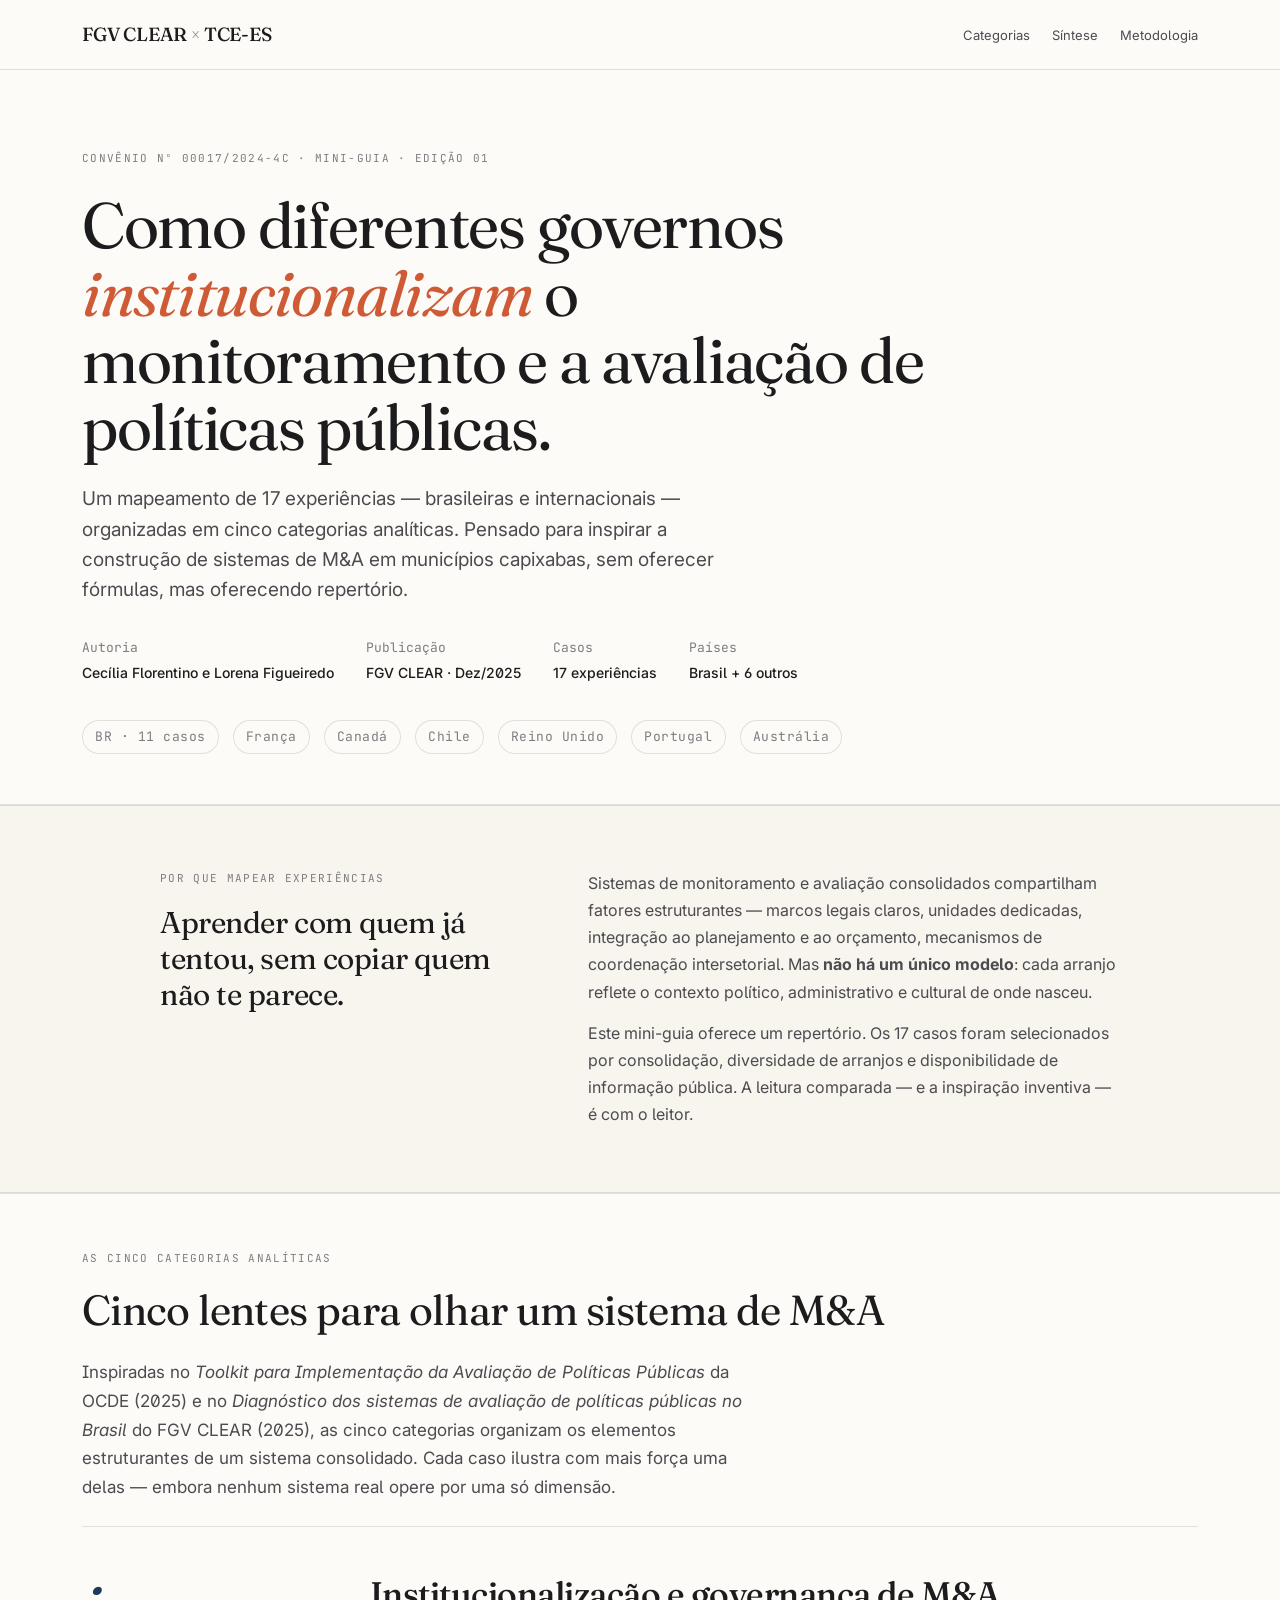
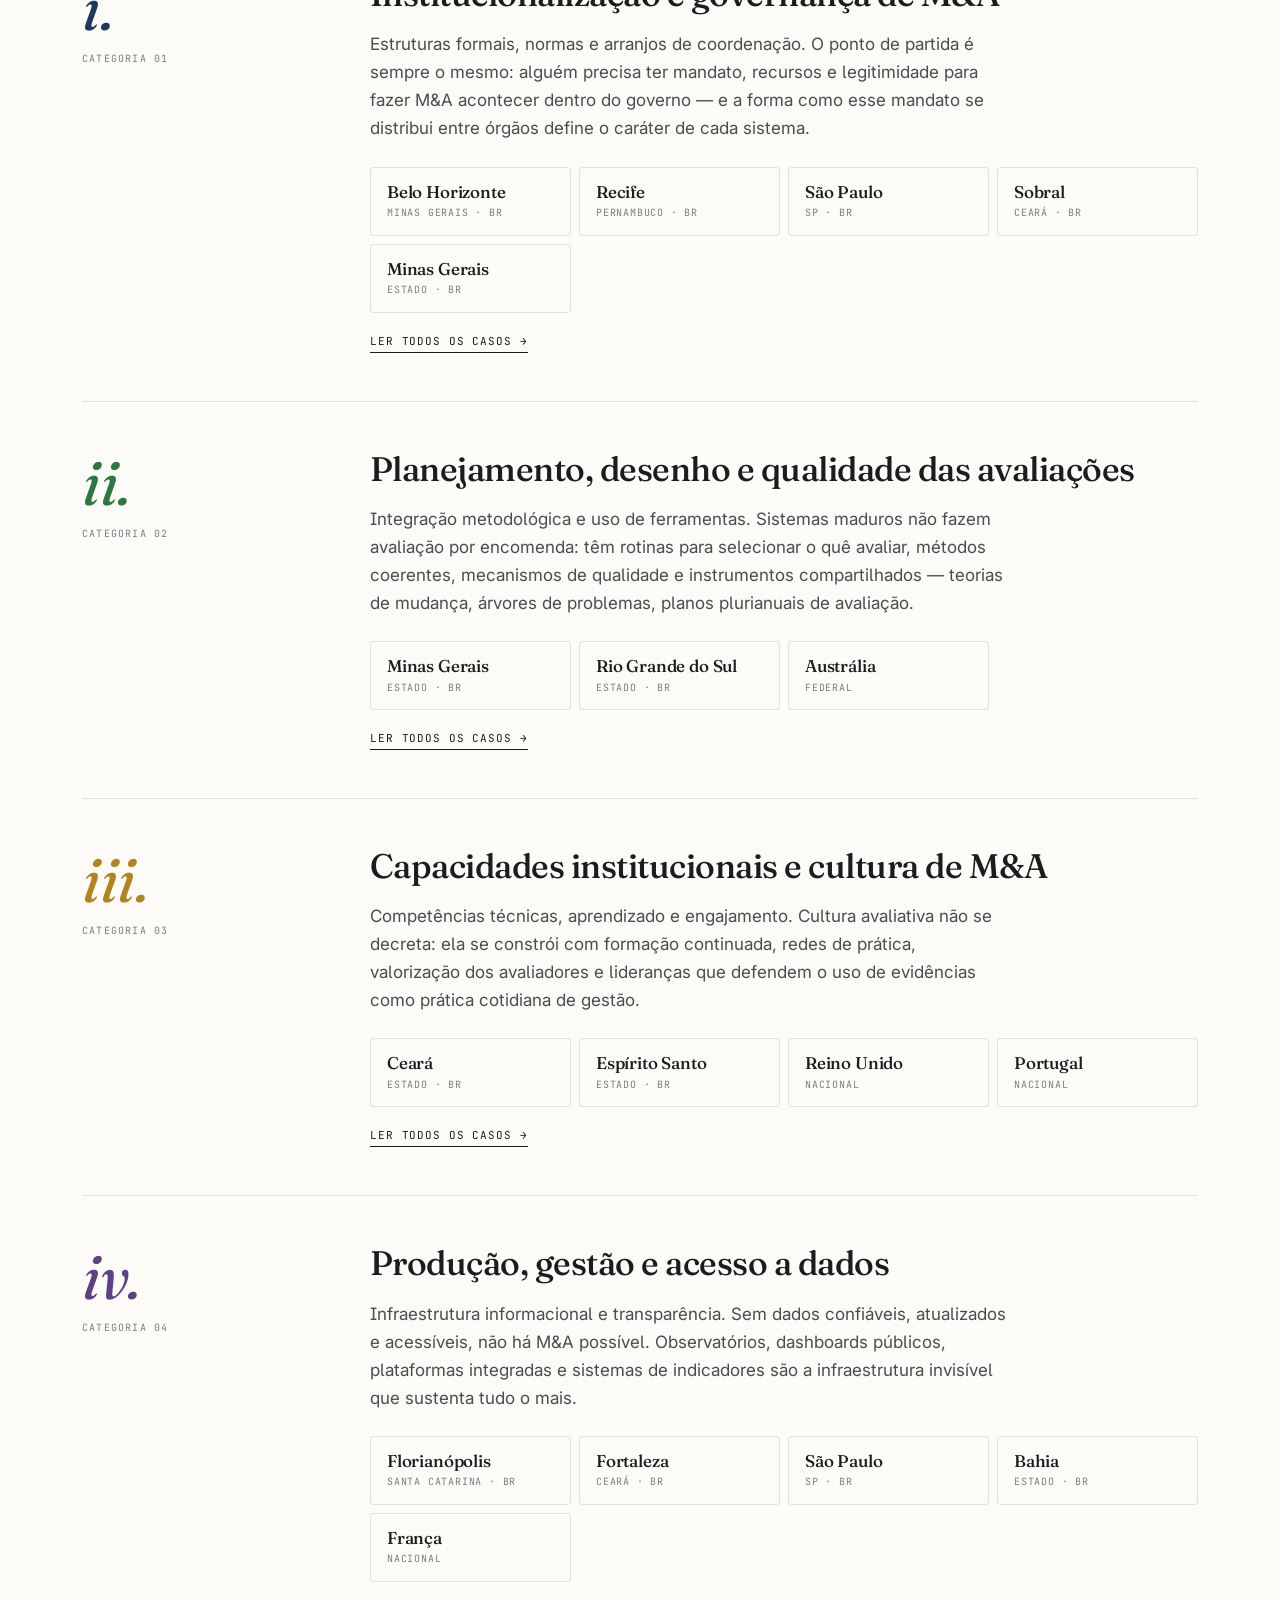
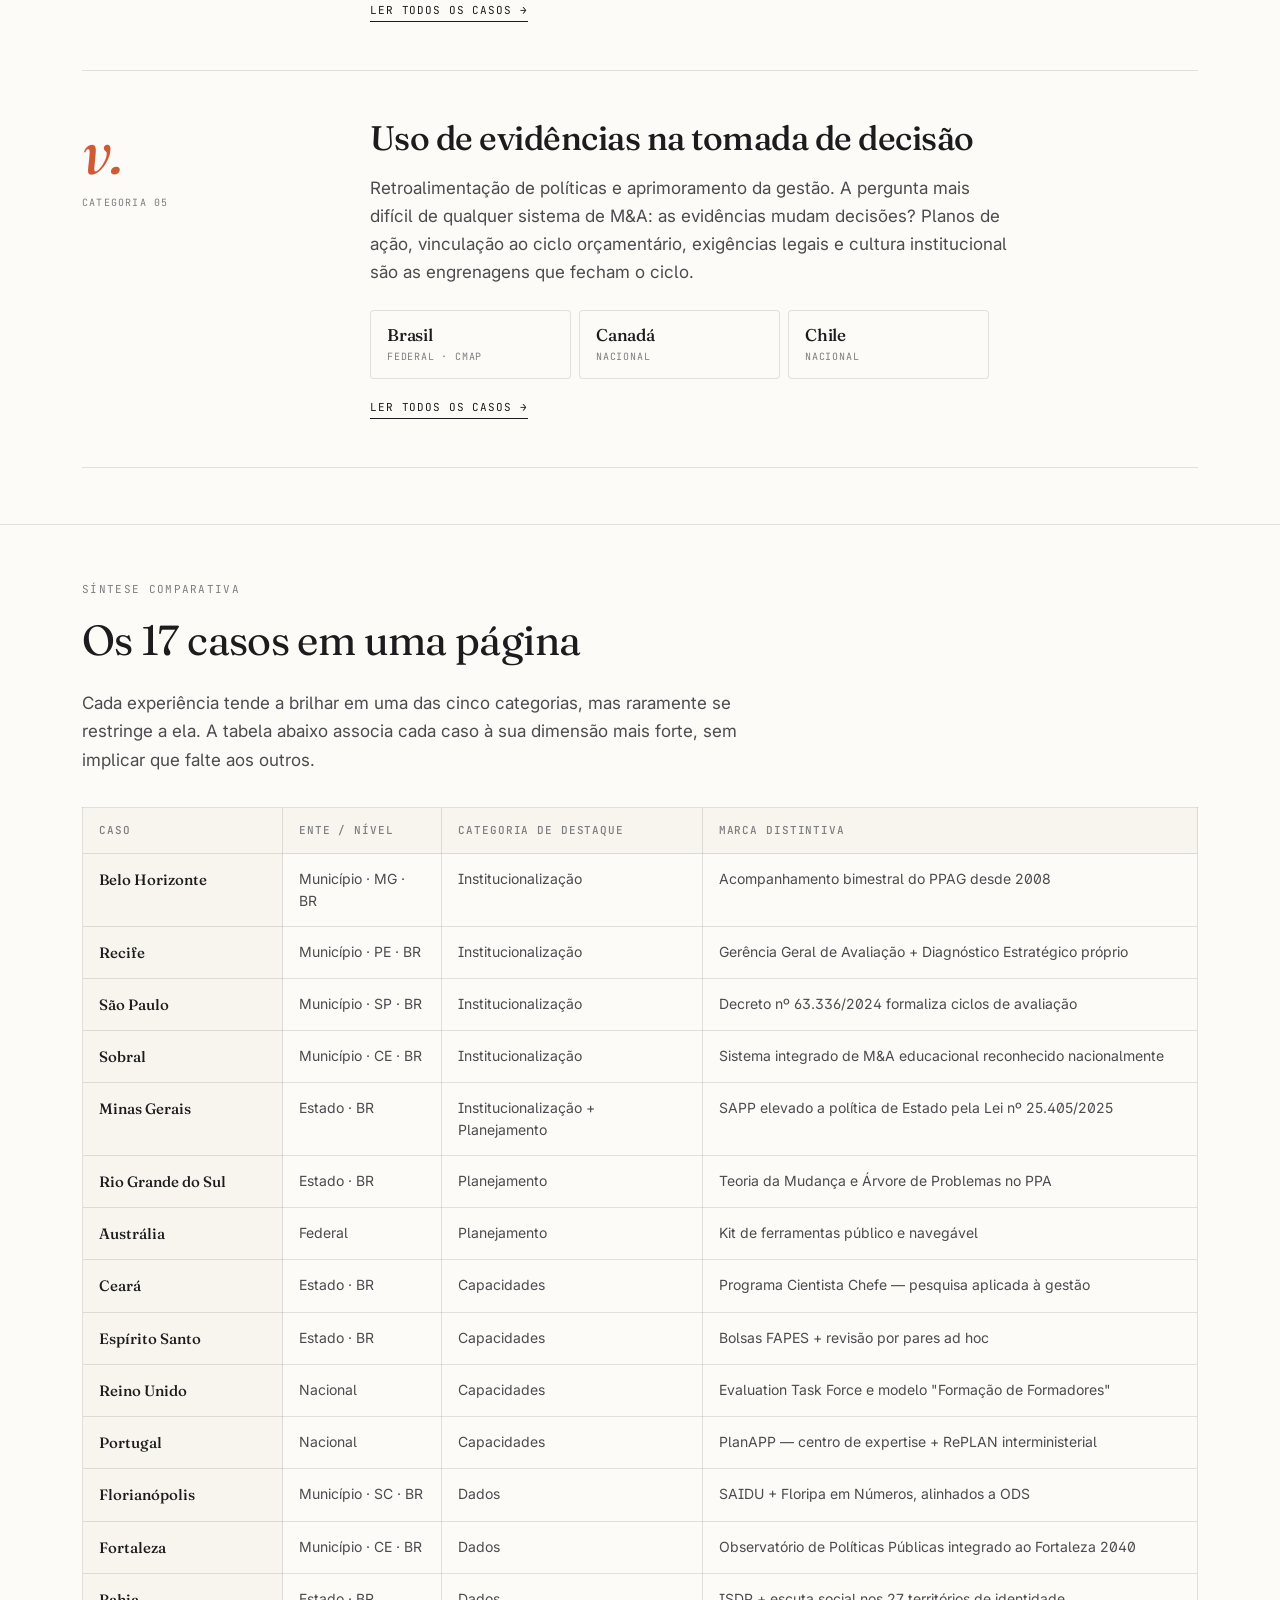
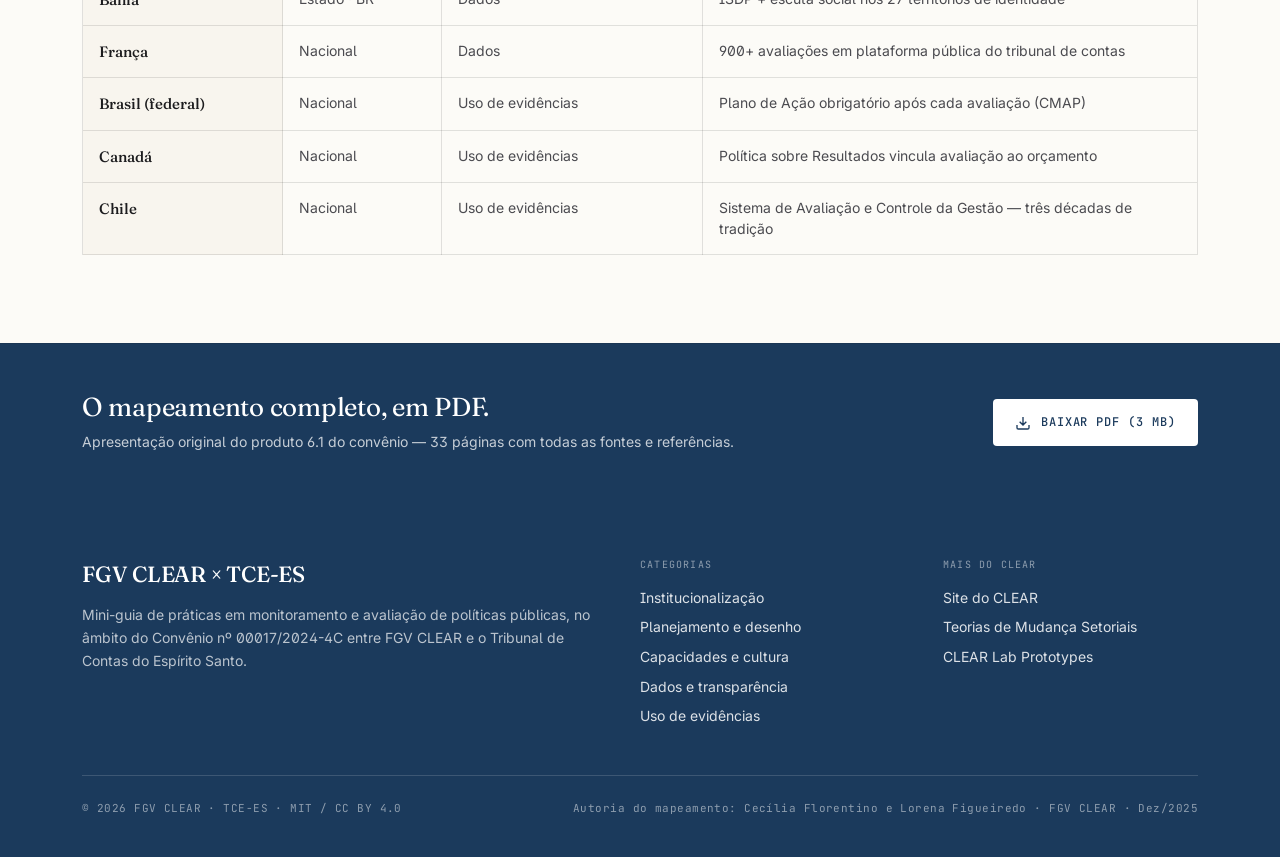
==== index.html @ c59249d1 "v0.1 — mini-guia de práticas em M&A" ====
<!DOCTYPE html>
<html lang="pt-BR">
<head>
  <meta charset="UTF-8" />
  <meta name="viewport" content="width=device-width, initial-scale=1.0" />
  <title>Mini-guia de práticas em M&amp;A — Mapeamento de experiências · FGV CLEAR × TCE-ES</title>
  <meta name="description" content="Versão navegável do mapeamento de experiências nacionais e internacionais em monitoramento e avaliação de políticas públicas. 17 casos organizados em cinco categorias analíticas." />
  <link rel="preconnect" href="https://fonts.googleapis.com" />
  <link rel="preconnect" href="https://fonts.gstatic.com" crossorigin />
  <link href="https://fonts.googleapis.com/css2?family=Fraunces:ital,opsz,wght@0,9..144,300..700;1,9..144,300..700&family=Inter:wght@400;500;600&family=JetBrains+Mono:wght@400;500&display=swap" rel="stylesheet" />
  <link rel="stylesheet" href="assets/css/style.css" />
</head>
<body>
  <header class="site-header">
    <div class="wrap site-header-inner">
      <div class="site-brand">
        <a href="./">FGV CLEAR <span class="pipe">×</span> TCE-ES</a>
      </div>
      <nav class="site-nav">
        <a href="#categorias">Categorias</a>
        <a href="#tabela">Síntese</a>
        <a href="sobre/">Metodologia</a>
      </nav>
    </div>
  </header>

  <section class="hero">
    <div class="wrap">
      <div class="hero-vol">Convênio nº 00017/2024-4C · Mini-guia · Edição 01</div>
      <h1>Como diferentes governos <em>institucionalizam</em> o monitoramento e a avaliação de políticas públicas.</h1>
      <p class="hero-lede">Um mapeamento de 17 experiências — brasileiras e internacionais — organizadas em cinco categorias analíticas. Pensado para inspirar a construção de sistemas de M&amp;A em municípios capixabas, sem oferecer fórmulas, mas oferecendo repertório.</p>
      <div class="hero-meta">
        <span>Autoria<strong>Cecília Florentino e Lorena Figueiredo</strong></span>
        <span>Publicação<strong>FGV CLEAR · Dez/2025</strong></span>
        <span>Casos<strong>17 experiências</strong></span>
        <span>Países<strong>Brasil + 6 outros</strong></span>
      </div>

      <div class="world-summary">
        <span class="world-flag">BR · 11 casos</span>
        <span class="world-flag">França</span>
        <span class="world-flag">Canadá</span>
        <span class="world-flag">Chile</span>
        <span class="world-flag">Reino Unido</span>
        <span class="world-flag">Portugal</span>
        <span class="world-flag">Austrália</span>
      </div>
    </div>
  </section>

  <section class="manifesto">
    <div class="wrap">
      <div class="manifesto-grid">
        <div>
          <div class="section-label">Por que mapear experiências</div>
          <h2>Aprender com quem já tentou, sem copiar quem não te parece.</h2>
        </div>
        <div>
          <p>Sistemas de monitoramento e avaliação consolidados compartilham fatores estruturantes — marcos legais claros, unidades dedicadas, integração ao planejamento e ao orçamento, mecanismos de coordenação intersetorial. Mas <strong>não há um único modelo</strong>: cada arranjo reflete o contexto político, administrativo e cultural de onde nasceu.</p>
          <p>Este mini-guia oferece um repertório. Os 17 casos foram selecionados por consolidação, diversidade de arranjos e disponibilidade de informação pública. A leitura comparada — e a inspiração inventiva — é com o leitor.</p>
        </div>
      </div>
    </div>
  </section>

  <section id="categorias">
    <div class="wrap">
      <div class="section-label">As cinco categorias analíticas</div>
      <h2 class="section-title">Cinco lentes para olhar um sistema de M&amp;A</h2>
      <div class="prose">
        <p>Inspiradas no <em>Toolkit para Implementação da Avaliação de Políticas Públicas</em> da OCDE (2025) e no <em>Diagnóstico dos sistemas de avaliação de políticas públicas no Brasil</em> do FGV CLEAR (2025), as cinco categorias organizam os elementos estruturantes de um sistema consolidado. Cada caso ilustra com mais força uma delas — embora nenhum sistema real opere por uma só dimensão.</p>
      </div>

      <div class="categories">

        <article class="category">
          <div class="category-marker">
            <div class="category-num cat-1">i.</div>
            <div class="category-tag">Categoria 01</div>
          </div>
          <div class="category-body">
            <h2>Institucionalização e governança de M&amp;A</h2>
            <p class="category-lede">Estruturas formais, normas e arranjos de coordenação. O ponto de partida é sempre o mesmo: alguém precisa ter mandato, recursos e legitimidade para fazer M&amp;A acontecer dentro do governo — e a forma como esse mandato se distribui entre órgãos define o caráter de cada sistema.</p>
            <div class="cases-list">
              <a class="case-mini" href="institucionalizacao/#belo-horizonte"><span class="case-mini-place">Belo Horizonte</span><span class="case-mini-region">Minas Gerais · BR</span></a>
              <a class="case-mini" href="institucionalizacao/#recife"><span class="case-mini-place">Recife</span><span class="case-mini-region">Pernambuco · BR</span></a>
              <a class="case-mini" href="institucionalizacao/#sao-paulo"><span class="case-mini-place">São Paulo</span><span class="case-mini-region">SP · BR</span></a>
              <a class="case-mini" href="institucionalizacao/#sobral"><span class="case-mini-place">Sobral</span><span class="case-mini-region">Ceará · BR</span></a>
              <a class="case-mini" href="institucionalizacao/#minas-gerais"><span class="case-mini-place">Minas Gerais</span><span class="case-mini-region">Estado · BR</span></a>
            </div>
            <a href="institucionalizacao/" class="category-cta">Ler todos os casos →</a>
          </div>
        </article>

        <article class="category">
          <div class="category-marker">
            <div class="category-num cat-2">ii.</div>
            <div class="category-tag">Categoria 02</div>
          </div>
          <div class="category-body">
            <h2>Planejamento, desenho e qualidade das avaliações</h2>
            <p class="category-lede">Integração metodológica e uso de ferramentas. Sistemas maduros não fazem avaliação por encomenda: têm rotinas para selecionar o quê avaliar, métodos coerentes, mecanismos de qualidade e instrumentos compartilhados — teorias de mudança, árvores de problemas, planos plurianuais de avaliação.</p>
            <div class="cases-list">
              <a class="case-mini" href="planejamento/#minas-gerais"><span class="case-mini-place">Minas Gerais</span><span class="case-mini-region">Estado · BR</span></a>
              <a class="case-mini" href="planejamento/#rio-grande-do-sul"><span class="case-mini-place">Rio Grande do Sul</span><span class="case-mini-region">Estado · BR</span></a>
              <a class="case-mini" href="planejamento/#australia"><span class="case-mini-place">Austrália</span><span class="case-mini-region">Federal</span></a>
            </div>
            <a href="planejamento/" class="category-cta">Ler todos os casos →</a>
          </div>
        </article>

        <article class="category">
          <div class="category-marker">
            <div class="category-num cat-3">iii.</div>
            <div class="category-tag">Categoria 03</div>
          </div>
          <div class="category-body">
            <h2>Capacidades institucionais e cultura de M&amp;A</h2>
            <p class="category-lede">Competências técnicas, aprendizado e engajamento. Cultura avaliativa não se decreta: ela se constrói com formação continuada, redes de prática, valorização dos avaliadores e lideranças que defendem o uso de evidências como prática cotidiana de gestão.</p>
            <div class="cases-list">
              <a class="case-mini" href="capacidades/#ceara"><span class="case-mini-place">Ceará</span><span class="case-mini-region">Estado · BR</span></a>
              <a class="case-mini" href="capacidades/#espirito-santo"><span class="case-mini-place">Espírito Santo</span><span class="case-mini-region">Estado · BR</span></a>
              <a class="case-mini" href="capacidades/#reino-unido"><span class="case-mini-place">Reino Unido</span><span class="case-mini-region">Nacional</span></a>
              <a class="case-mini" href="capacidades/#portugal"><span class="case-mini-place">Portugal</span><span class="case-mini-region">Nacional</span></a>
            </div>
            <a href="capacidades/" class="category-cta">Ler todos os casos →</a>
          </div>
        </article>

        <article class="category">
          <div class="category-marker">
            <div class="category-num cat-4">iv.</div>
            <div class="category-tag">Categoria 04</div>
          </div>
          <div class="category-body">
            <h2>Produção, gestão e acesso a dados</h2>
            <p class="category-lede">Infraestrutura informacional e transparência. Sem dados confiáveis, atualizados e acessíveis, não há M&amp;A possível. Observatórios, dashboards públicos, plataformas integradas e sistemas de indicadores são a infraestrutura invisível que sustenta tudo o mais.</p>
            <div class="cases-list">
              <a class="case-mini" href="dados/#florianopolis"><span class="case-mini-place">Florianópolis</span><span class="case-mini-region">Santa Catarina · BR</span></a>
              <a class="case-mini" href="dados/#fortaleza"><span class="case-mini-place">Fortaleza</span><span class="case-mini-region">Ceará · BR</span></a>
              <a class="case-mini" href="dados/#sao-paulo"><span class="case-mini-place">São Paulo</span><span class="case-mini-region">SP · BR</span></a>
              <a class="case-mini" href="dados/#bahia"><span class="case-mini-place">Bahia</span><span class="case-mini-region">Estado · BR</span></a>
              <a class="case-mini" href="dados/#franca"><span class="case-mini-place">França</span><span class="case-mini-region">Nacional</span></a>
            </div>
            <a href="dados/" class="category-cta">Ler todos os casos →</a>
          </div>
        </article>

        <article class="category">
          <div class="category-marker">
            <div class="category-num cat-5">v.</div>
            <div class="category-tag">Categoria 05</div>
          </div>
          <div class="category-body">
            <h2>Uso de evidências na tomada de decisão</h2>
            <p class="category-lede">Retroalimentação de políticas e aprimoramento da gestão. A pergunta mais difícil de qualquer sistema de M&amp;A: as evidências mudam decisões? Planos de ação, vinculação ao ciclo orçamentário, exigências legais e cultura institucional são as engrenagens que fecham o ciclo.</p>
            <div class="cases-list">
              <a class="case-mini" href="uso/#brasil"><span class="case-mini-place">Brasil</span><span class="case-mini-region">Federal · CMAP</span></a>
              <a class="case-mini" href="uso/#canada"><span class="case-mini-place">Canadá</span><span class="case-mini-region">Nacional</span></a>
              <a class="case-mini" href="uso/#chile"><span class="case-mini-place">Chile</span><span class="case-mini-region">Nacional</span></a>
            </div>
            <a href="uso/" class="category-cta">Ler todos os casos →</a>
          </div>
        </article>

      </div>
    </div>
  </section>

  <section id="tabela">
    <div class="wrap">
      <div class="section-label">Síntese comparativa</div>
      <h2 class="section-title">Os 17 casos em uma página</h2>
      <div class="prose">
        <p>Cada experiência tende a brilhar em uma das cinco categorias, mas raramente se restringe a ela. A tabela abaixo associa cada caso à sua dimensão mais forte, sem implicar que falte aos outros.</p>
      </div>

      <div class="comparison-wrap">
        <table class="comparison">
          <thead>
            <tr>
              <th>Caso</th>
              <th>Ente / Nível</th>
              <th>Categoria de destaque</th>
              <th>Marca distintiva</th>
            </tr>
          </thead>
          <tbody>
            <tr><th>Belo Horizonte</th><td>Município · MG · BR</td><td>Institucionalização</td><td>Acompanhamento bimestral do PPAG desde 2008</td></tr>
            <tr><th>Recife</th><td>Município · PE · BR</td><td>Institucionalização</td><td>Gerência Geral de Avaliação + Diagnóstico Estratégico próprio</td></tr>
            <tr><th>São Paulo</th><td>Município · SP · BR</td><td>Institucionalização</td><td>Decreto nº 63.336/2024 formaliza ciclos de avaliação</td></tr>
            <tr><th>Sobral</th><td>Município · CE · BR</td><td>Institucionalização</td><td>Sistema integrado de M&amp;A educacional reconhecido nacionalmente</td></tr>
            <tr><th>Minas Gerais</th><td>Estado · BR</td><td>Institucionalização + Planejamento</td><td>SAPP elevado a política de Estado pela Lei nº 25.405/2025</td></tr>
            <tr><th>Rio Grande do Sul</th><td>Estado · BR</td><td>Planejamento</td><td>Teoria da Mudança e Árvore de Problemas no PPA</td></tr>
            <tr><th>Austrália</th><td>Federal</td><td>Planejamento</td><td>Kit de ferramentas público e navegável</td></tr>
            <tr><th>Ceará</th><td>Estado · BR</td><td>Capacidades</td><td>Programa Cientista Chefe — pesquisa aplicada à gestão</td></tr>
            <tr><th>Espírito Santo</th><td>Estado · BR</td><td>Capacidades</td><td>Bolsas FAPES + revisão por pares ad hoc</td></tr>
            <tr><th>Reino Unido</th><td>Nacional</td><td>Capacidades</td><td>Evaluation Task Force e modelo "Formação de Formadores"</td></tr>
            <tr><th>Portugal</th><td>Nacional</td><td>Capacidades</td><td>PlanAPP — centro de expertise + RePLAN interministerial</td></tr>
            <tr><th>Florianópolis</th><td>Município · SC · BR</td><td>Dados</td><td>SAIDU + Floripa em Números, alinhados a ODS</td></tr>
            <tr><th>Fortaleza</th><td>Município · CE · BR</td><td>Dados</td><td>Observatório de Políticas Públicas integrado ao Fortaleza 2040</td></tr>
            <tr><th>Bahia</th><td>Estado · BR</td><td>Dados</td><td>ISDP + escuta social nos 27 territórios de identidade</td></tr>
            <tr><th>França</th><td>Nacional</td><td>Dados</td><td>900+ avaliações em plataforma pública do tribunal de contas</td></tr>
            <tr><th>Brasil (federal)</th><td>Nacional</td><td>Uso de evidências</td><td>Plano de Ação obrigatório após cada avaliação (CMAP)</td></tr>
            <tr><th>Canadá</th><td>Nacional</td><td>Uso de evidências</td><td>Política sobre Resultados vincula avaliação ao orçamento</td></tr>
            <tr><th>Chile</th><td>Nacional</td><td>Uso de evidências</td><td>Sistema de Avaliação e Controle da Gestão — três décadas de tradição</td></tr>
          </tbody>
        </table>
      </div>
    </div>
  </section>

  <section class="cta-pdf no-divider">
    <div class="wrap">
      <div class="cta-pdf-inner">
        <div>
          <h2>O mapeamento completo, em PDF.</h2>
          <p>Apresentação original do produto 6.1 do convênio — 33 páginas com todas as fontes e referências.</p>
        </div>
        <a class="btn-light" href="assets/pdf/mapeamento-completo.pdf" download>
          <svg viewBox="0 0 24 24" fill="none" stroke="currentColor" stroke-width="2"><path d="M21 15v4a2 2 0 0 1-2 2H5a2 2 0 0 1-2-2v-4M7 10l5 5 5-5M12 15V3"/></svg>
          Baixar PDF (3 MB)
        </a>
      </div>
    </div>
  </section>

  <footer class="site-footer">
    <div class="wrap">
      <div class="footer-grid">
        <div>
          <div class="footer-brand">FGV CLEAR × TCE-ES</div>
          <p class="footer-tag">Mini-guia de práticas em monitoramento e avaliação de políticas públicas, no âmbito do Convênio nº 00017/2024-4C entre FGV CLEAR e o Tribunal de Contas do Espírito Santo.</p>
        </div>
        <div class="footer-col">
          <div class="footer-col-label">Categorias</div>
          <a href="institucionalizacao/">Institucionalização</a>
          <a href="planejamento/">Planejamento e desenho</a>
          <a href="capacidades/">Capacidades e cultura</a>
          <a href="dados/">Dados e transparência</a>
          <a href="uso/">Uso de evidências</a>
        </div>
        <div class="footer-col">
          <div class="footer-col-label">Mais do CLEAR</div>
          <a href="https://fgvclear.org" target="_blank" rel="noopener">Site do CLEAR</a>
          <a href="https://caiodesouzacastro.github.io/clear-tdms-municipais/" target="_blank" rel="noopener">Teorias de Mudança Setoriais</a>
          <a href="https://caiodesouzacastro.github.io/clear-lab-prototypes/" target="_blank" rel="noopener">CLEAR Lab Prototypes</a>
        </div>
      </div>
      <div class="footer-bottom">
        <span>© 2026 FGV CLEAR · TCE-ES · MIT / CC BY 4.0</span>
        <span>Autoria do mapeamento: Cecília Florentino e Lorena Figueiredo · FGV CLEAR · Dez/2025</span>
      </div>
    </div>
  </footer>
</body>
</html>
---- assets/css/style.css ----
/* CLEAR × TCE-ES — Mini-guia de práticas em M&A
   Design system compartilhado com os outros bens públicos do CLEAR.
*/

:root {
  /* Paleta CLEAR */
  --clear-blue: rgb(27, 58, 92);
  --clear-blue-light: rgb(58, 95, 130);
  --clear-salmon: rgb(207, 90, 54);
  --clear-green: rgb(45, 120, 65);
  --clear-amber: rgb(180, 130, 30);
  --clear-purple: rgb(95, 65, 130);

  /* Cores por categoria analítica */
  --cat-inst: rgb(27, 58, 92);       /* azul CLEAR — institucionalização */
  --cat-plan: rgb(45, 120, 65);      /* verde — planejamento/desenho */
  --cat-cap: rgb(180, 130, 30);      /* âmbar — capacidades */
  --cat-dad: rgb(95, 65, 130);       /* roxo — dados */
  --cat-uso: rgb(207, 90, 54);       /* salmão — uso */

  /* Neutros */
  --paper: rgb(252, 251, 247);
  --paper-warm: rgb(248, 245, 238);
  --ink: rgb(28, 28, 30);
  --ink-soft: rgb(75, 75, 80);
  --ink-mute: rgb(125, 125, 130);
  --line: rgba(28, 28, 30, 0.12);
  --line-soft: rgba(28, 28, 30, 0.06);

  /* Tipografia */
  --font-serif: 'Fraunces', Georgia, 'Times New Roman', serif;
  --font-sans: 'Inter', -apple-system, BlinkMacSystemFont, 'Segoe UI', sans-serif;
  --font-mono: 'JetBrains Mono', 'Courier New', monospace;
}

@media (prefers-color-scheme: dark) {
  :root {
    --paper: rgb(20, 22, 28);
    --paper-warm: rgb(28, 30, 36);
    --ink: rgb(240, 238, 232);
    --ink-soft: rgb(195, 192, 185);
    --ink-mute: rgb(140, 138, 132);
    --line: rgba(240, 238, 232, 0.14);
    --line-soft: rgba(240, 238, 232, 0.07);
  }
}

* { box-sizing: border-box; margin: 0; padding: 0; }

html { scroll-behavior: smooth; }

body {
  font-family: var(--font-sans);
  background: var(--paper);
  color: var(--ink);
  line-height: 1.55;
  font-feature-settings: 'ss01', 'ss02';
  -webkit-font-smoothing: antialiased;
}

a { color: inherit; text-decoration: none; }
img { max-width: 100%; display: block; }

/* ---------- Layout ---------- */
.wrap { max-width: 1180px; margin: 0 auto; padding: 0 32px; }
.wrap-narrow { max-width: 760px; margin: 0 auto; padding: 0 32px; }
.wrap-wide { max-width: 1400px; margin: 0 auto; padding: 0 32px; }

@media (max-width: 720px) {
  .wrap, .wrap-narrow, .wrap-wide { padding: 0 20px; }
}

/* ---------- Header ---------- */
.site-header {
  border-bottom: 1px solid var(--line);
  padding: 20px 0;
  position: sticky;
  top: 0;
  z-index: 50;
  backdrop-filter: blur(8px);
  background: color-mix(in srgb, var(--paper) 92%, transparent);
}

.site-header-inner {
  display: flex;
  align-items: center;
  justify-content: space-between;
  gap: 20px;
}

.site-brand {
  font-family: var(--font-serif);
  font-weight: 500;
  font-size: 19px;
  letter-spacing: -0.01em;
}

.site-brand .pipe { color: var(--ink-mute); font-weight: 300; }
.site-brand a:hover { color: var(--clear-salmon); }

.site-nav {
  display: flex;
  gap: 22px;
  font-size: 13px;
  color: var(--ink-soft);
}
.site-nav a:hover { color: var(--clear-salmon); }

@media (max-width: 720px) {
  .site-header-inner { flex-direction: column; align-items: flex-start; }
  .site-brand { font-size: 16px; }
  .site-nav { font-size: 12px; gap: 14px; flex-wrap: wrap; }
}

/* ---------- Hero ---------- */
.hero { padding: 80px 0 50px; border-bottom: 1px solid var(--line); }

.hero-vol {
  font-family: var(--font-mono);
  font-size: 11px;
  letter-spacing: 0.12em;
  text-transform: uppercase;
  color: var(--ink-mute);
  margin-bottom: 24px;
}

.hero h1 {
  font-family: var(--font-serif);
  font-weight: 400;
  font-size: clamp(38px, 5.5vw, 64px);
  line-height: 1.05;
  letter-spacing: -0.02em;
  margin-bottom: 24px;
  max-width: 920px;
}

.hero h1 em { font-style: italic; color: var(--clear-salmon); }

.hero-lede {
  font-size: 19px;
  line-height: 1.6;
  color: var(--ink-soft);
  max-width: 680px;
  margin-bottom: 32px;
}

.hero-meta {
  display: flex;
  flex-wrap: wrap;
  gap: 20px 32px;
  font-size: 13px;
  color: var(--ink-mute);
  font-family: var(--font-mono);
}

.hero-meta span strong {
  display: block;
  font-family: var(--font-sans);
  font-size: 14px;
  color: var(--ink);
  font-weight: 500;
  margin-top: 4px;
}

/* ---------- Sections ---------- */
section { padding: 56px 0; }
section + section { border-top: 1px solid var(--line); }
section.no-divider + section { border-top: none; }

.section-label {
  font-family: var(--font-mono);
  font-size: 11px;
  letter-spacing: 0.12em;
  text-transform: uppercase;
  color: var(--ink-mute);
  margin-bottom: 18px;
}

.section-title {
  font-family: var(--font-serif);
  font-weight: 400;
  font-size: clamp(28px, 3.5vw, 42px);
  line-height: 1.15;
  letter-spacing: -0.015em;
  margin-bottom: 24px;
}

.prose {
  font-size: 17px;
  line-height: 1.7;
  color: var(--ink-soft);
  max-width: 680px;
}
.prose p + p { margin-top: 16px; }
.prose strong { color: var(--ink); font-weight: 600; }
.prose em { font-style: italic; }

/* ---------- Manifesto (na home) ---------- */
.manifesto {
  background: var(--paper-warm);
  padding: 64px 0;
  border-top: 1px solid var(--line);
  border-bottom: 1px solid var(--line);
}

.manifesto-grid {
  display: grid;
  grid-template-columns: 1fr 1.4fr;
  gap: 48px;
  max-width: 960px;
  margin: 0 auto;
}

@media (max-width: 800px) { .manifesto-grid { grid-template-columns: 1fr; gap: 32px; } }

.manifesto h2 {
  font-family: var(--font-serif);
  font-weight: 400;
  font-size: 30px;
  line-height: 1.2;
  letter-spacing: -0.015em;
  margin-bottom: 16px;
}

.manifesto p { font-size: 16px; line-height: 1.7; color: var(--ink-soft); }
.manifesto p + p { margin-top: 14px; }

/* ---------- Categorias (cards grandes na home) ---------- */
.categories {
  display: flex;
  flex-direction: column;
  gap: 0;
  margin-top: 24px;
  border-top: 1px solid var(--line);
}

.category {
  display: grid;
  grid-template-columns: 240px 1fr;
  gap: 48px;
  padding: 48px 0;
  border-bottom: 1px solid var(--line);
  align-items: start;
}

@media (max-width: 800px) {
  .category { grid-template-columns: 1fr; gap: 24px; padding: 40px 0; }
}

.category-marker {
  display: flex;
  flex-direction: column;
  gap: 12px;
  position: sticky;
  top: 100px;
}

.category-num {
  font-family: var(--font-serif);
  font-style: italic;
  font-weight: 400;
  font-size: 64px;
  line-height: 1;
  letter-spacing: -0.02em;
}

.category-num.cat-1 { color: var(--cat-inst); }
.category-num.cat-2 { color: var(--cat-plan); }
.category-num.cat-3 { color: var(--cat-cap); }
.category-num.cat-4 { color: var(--cat-dad); }
.category-num.cat-5 { color: var(--cat-uso); }

.category-tag {
  font-family: var(--font-mono);
  font-size: 10px;
  letter-spacing: 0.12em;
  text-transform: uppercase;
  color: var(--ink-mute);
}

.category-body { }

.category h2 {
  font-family: var(--font-serif);
  font-weight: 500;
  font-size: clamp(26px, 3vw, 34px);
  line-height: 1.15;
  letter-spacing: -0.015em;
  margin-bottom: 16px;
}

.category-lede {
  font-size: 17px;
  line-height: 1.65;
  color: var(--ink-soft);
  margin-bottom: 24px;
  max-width: 640px;
}

.cases-list {
  display: grid;
  grid-template-columns: repeat(auto-fill, minmax(200px, 1fr));
  gap: 8px;
}

.case-mini {
  display: flex;
  flex-direction: column;
  gap: 4px;
  padding: 14px 16px;
  border: 1px solid var(--line);
  border-radius: 4px;
  transition: all 0.2s;
  background: var(--paper);
}

.case-mini:hover {
  border-color: var(--ink);
  transform: translateY(-1px);
  box-shadow: 0 4px 12px rgba(0,0,0,0.04);
}

.case-mini-place {
  font-family: var(--font-serif);
  font-size: 17px;
  font-weight: 500;
  line-height: 1.15;
  letter-spacing: -0.01em;
}

.case-mini-region {
  font-family: var(--font-mono);
  font-size: 10px;
  letter-spacing: 0.08em;
  text-transform: uppercase;
  color: var(--ink-mute);
}

.category-cta {
  display: inline-flex;
  align-items: center;
  gap: 8px;
  margin-top: 20px;
  font-family: var(--font-mono);
  font-size: 11px;
  letter-spacing: 0.08em;
  text-transform: uppercase;
  color: var(--ink);
  border-bottom: 1px solid var(--ink);
  padding-bottom: 2px;
  transition: all 0.2s;
}

.category-cta:hover { color: var(--clear-salmon); border-color: var(--clear-salmon); }

/* ---------- Tabela comparativa ---------- */
.comparison-wrap { overflow-x: auto; margin: 32px -32px; padding: 0 32px; }

.comparison {
  width: 100%;
  min-width: 800px;
  border-collapse: collapse;
  font-size: 14px;
  border: 1px solid var(--line);
}

.comparison th, .comparison td {
  padding: 14px 16px;
  text-align: left;
  vertical-align: top;
  border-bottom: 1px solid var(--line);
}

.comparison th:not(:last-child), .comparison td:not(:last-child) {
  border-right: 1px solid var(--line);
}

.comparison thead th {
  font-family: var(--font-mono);
  font-size: 11px;
  letter-spacing: 0.08em;
  text-transform: uppercase;
  color: var(--ink-mute);
  background: var(--paper-warm);
  font-weight: 500;
}

.comparison tbody th {
  font-family: var(--font-serif);
  font-size: 15px;
  font-weight: 500;
  background: var(--paper-warm);
  width: 200px;
}

.comparison td { color: var(--ink-soft); line-height: 1.55; }

/* ---------- Ficha de caso (página de categoria) ---------- */
.case-grid {
  display: grid;
  grid-template-columns: 1fr;
  gap: 32px;
  margin-top: 32px;
}

.case {
  border: 1px solid var(--line);
  border-radius: 4px;
  overflow: hidden;
  background: var(--paper);
}

.case-header {
  padding: 24px 28px 20px;
  border-bottom: 1px solid var(--line);
  background: var(--paper-warm);
  display: flex;
  justify-content: space-between;
  align-items: baseline;
  gap: 16px;
  flex-wrap: wrap;
}

.case-place {
  font-family: var(--font-serif);
  font-size: 26px;
  font-weight: 500;
  line-height: 1.15;
  letter-spacing: -0.015em;
}

.case-region {
  font-family: var(--font-mono);
  font-size: 11px;
  letter-spacing: 0.08em;
  text-transform: uppercase;
  color: var(--ink-mute);
}

.case-body { padding: 24px 28px 28px; }

.case-intro {
  font-size: 15px;
  line-height: 1.65;
  color: var(--ink-soft);
  margin-bottom: 20px;
  max-width: 720px;
}

.case-section { margin-top: 22px; }

.case-section-label {
  font-family: var(--font-mono);
  font-size: 10px;
  letter-spacing: 0.12em;
  text-transform: uppercase;
  color: var(--ink-mute);
  margin-bottom: 12px;
}

.case-bullets {
  list-style: none;
  display: flex;
  flex-direction: column;
  gap: 10px;
}

.case-bullets li {
  font-size: 14px;
  line-height: 1.65;
  color: var(--ink);
  padding-left: 18px;
  position: relative;
}

.case-bullets li::before {
  content: '·';
  position: absolute;
  left: 0;
  top: -3px;
  color: var(--clear-salmon);
  font-weight: 700;
  font-size: 22px;
  line-height: 1;
}

.case-link {
  display: inline-flex;
  align-items: center;
  gap: 6px;
  margin-top: 20px;
  font-family: var(--font-mono);
  font-size: 11px;
  letter-spacing: 0.06em;
  text-transform: uppercase;
  color: var(--clear-salmon);
  border-bottom: 1px solid currentColor;
  padding-bottom: 1px;
}

.case-link:hover { color: var(--clear-blue); }

/* ---------- Categoria — header ---------- */
.cat-header { padding: 80px 0 50px; border-bottom: 1px solid var(--line); }

.cat-header-marker {
  display: flex;
  align-items: baseline;
  gap: 20px;
  margin-bottom: 16px;
}

.cat-header-num {
  font-family: var(--font-serif);
  font-style: italic;
  font-weight: 400;
  font-size: 80px;
  line-height: 1;
  letter-spacing: -0.02em;
}

.cat-header-tag {
  font-family: var(--font-mono);
  font-size: 12px;
  letter-spacing: 0.12em;
  text-transform: uppercase;
  color: var(--ink-mute);
}

.cat-header h1 {
  font-family: var(--font-serif);
  font-weight: 400;
  font-size: clamp(34px, 4.5vw, 52px);
  line-height: 1.1;
  letter-spacing: -0.02em;
  margin-bottom: 20px;
  max-width: 880px;
}

.cat-header h1 em { font-style: italic; color: var(--clear-salmon); }

.cat-header-lede {
  font-size: 18px;
  line-height: 1.65;
  color: var(--ink-soft);
  max-width: 660px;
}

/* tag color */
.cat-1 { --cat-color: var(--cat-inst); }
.cat-2 { --cat-color: var(--cat-plan); }
.cat-3 { --cat-color: var(--cat-cap); }
.cat-4 { --cat-color: var(--cat-dad); }
.cat-5 { --cat-color: var(--cat-uso); }

.cat-header-num.cat-1, .case-header.cat-1 { color: var(--cat-inst); }
.cat-header-num.cat-2, .case-header.cat-2 { color: var(--cat-plan); }
.cat-header-num.cat-3, .case-header.cat-3 { color: var(--cat-cap); }
.cat-header-num.cat-4, .case-header.cat-4 { color: var(--cat-dad); }
.cat-header-num.cat-5, .case-header.cat-5 { color: var(--cat-uso); }

/* ---------- Insight box (intro editorial em cada categoria) ---------- */
.insight {
  background: var(--paper-warm);
  border: 1px solid var(--line);
  border-left: 3px solid;
  padding: 28px 32px;
  border-radius: 4px;
  margin: 32px 0;
}

.insight.cat-1 { border-left-color: var(--cat-inst); }
.insight.cat-2 { border-left-color: var(--cat-plan); }
.insight.cat-3 { border-left-color: var(--cat-cap); }
.insight.cat-4 { border-left-color: var(--cat-dad); }
.insight.cat-5 { border-left-color: var(--cat-uso); }

.insight-label {
  font-family: var(--font-mono);
  font-size: 10px;
  letter-spacing: 0.12em;
  text-transform: uppercase;
  color: var(--ink-mute);
  margin-bottom: 12px;
}

.insight h3 {
  font-family: var(--font-serif);
  font-size: 22px;
  font-weight: 500;
  letter-spacing: -0.01em;
  margin-bottom: 14px;
}

.insight p {
  font-size: 15px;
  line-height: 1.65;
  color: var(--ink-soft);
}

.insight p + p { margin-top: 12px; }

/* ---------- CTA pra PDF ---------- */
.cta-pdf {
  background: var(--clear-blue);
  color: white;
  padding: 48px 0;
  margin-top: 0;
}

.cta-pdf-inner {
  display: flex;
  justify-content: space-between;
  align-items: center;
  gap: 32px;
  flex-wrap: wrap;
}

.cta-pdf h2 {
  font-family: var(--font-serif);
  font-weight: 400;
  font-size: 26px;
  letter-spacing: -0.01em;
  line-height: 1.2;
  max-width: 520px;
}

.cta-pdf p {
  font-size: 14px;
  color: rgba(255,255,255,0.75);
  margin-top: 8px;
}

.btn-light {
  display: inline-flex;
  align-items: center;
  gap: 10px;
  padding: 14px 22px;
  background: white;
  color: var(--clear-blue);
  font-family: var(--font-mono);
  font-size: 12px;
  letter-spacing: 0.08em;
  text-transform: uppercase;
  font-weight: 500;
  border-radius: 4px;
  border: none;
  transition: all 0.2s;
}

.btn-light:hover { background: var(--clear-salmon); color: white; }

.btn-light svg { width: 16px; height: 16px; }

/* ---------- Pager (entre categorias) ---------- */
.pager {
  display: flex;
  justify-content: space-between;
  gap: 20px;
  padding: 40px 0;
  border-top: 1px solid var(--line);
  flex-wrap: wrap;
}

.pager-link {
  display: flex;
  flex-direction: column;
  gap: 4px;
  padding: 16px 20px;
  border: 1px solid var(--line);
  border-radius: 4px;
  transition: all 0.2s;
  flex: 1;
  min-width: 200px;
  background: var(--paper);
}

.pager-link:hover { border-color: var(--clear-salmon); background: var(--paper-warm); }

.pager-link-label {
  font-family: var(--font-mono);
  font-size: 10px;
  letter-spacing: 0.08em;
  text-transform: uppercase;
  color: var(--ink-mute);
}

.pager-link-title {
  font-family: var(--font-serif);
  font-size: 17px;
  font-weight: 500;
  color: var(--ink);
}

/* ---------- Footer ---------- */
.site-footer {
  background: var(--clear-blue);
  color: rgba(255,255,255,0.85);
  padding: 56px 0 40px;
  margin-top: 0;
}

.footer-grid {
  display: grid;
  grid-template-columns: 2fr 1fr 1fr;
  gap: 48px;
  margin-bottom: 40px;
}

@media (max-width: 720px) { .footer-grid { grid-template-columns: 1fr; gap: 32px; } }

.footer-brand {
  font-family: var(--font-serif);
  font-size: 22px;
  font-weight: 500;
  letter-spacing: -0.01em;
  margin-bottom: 12px;
  color: white;
}

.footer-tag {
  font-size: 14px;
  line-height: 1.65;
  color: rgba(255,255,255,0.7);
}

.footer-col-label {
  font-family: var(--font-mono);
  font-size: 10px;
  letter-spacing: 0.12em;
  text-transform: uppercase;
  color: rgba(255,255,255,0.5);
  margin-bottom: 14px;
}

.footer-col a {
  display: block;
  font-size: 14px;
  color: rgba(255,255,255,0.85);
  margin-bottom: 8px;
  transition: color 0.2s;
}

.footer-col a:hover { color: white; }

.footer-bottom {
  border-top: 1px solid rgba(255,255,255,0.15);
  padding-top: 24px;
  display: flex;
  justify-content: space-between;
  gap: 20px;
  font-family: var(--font-mono);
  font-size: 11px;
  color: rgba(255,255,255,0.5);
  flex-wrap: wrap;
  letter-spacing: 0.04em;
}

/* ---------- Sobre/Metodologia ---------- */
.method-grid {
  display: grid;
  grid-template-columns: repeat(auto-fit, minmax(240px, 1fr));
  gap: 20px;
  margin: 28px 0;
}

.method-item {
  padding: 24px;
  border: 1px solid var(--line);
  border-radius: 4px;
  background: var(--paper);
}

.method-num {
  font-family: var(--font-serif);
  font-style: italic;
  font-size: 36px;
  color: var(--clear-salmon);
  line-height: 1;
  margin-bottom: 10px;
}

.method-label {
  font-family: var(--font-mono);
  font-size: 10px;
  letter-spacing: 0.08em;
  text-transform: uppercase;
  color: var(--ink-mute);
  margin-bottom: 8px;
}

.method-title {
  font-family: var(--font-serif);
  font-size: 18px;
  font-weight: 500;
  margin-bottom: 8px;
  letter-spacing: -0.005em;
}

.method-text { font-size: 14px; line-height: 1.6; color: var(--ink-soft); }

/* ---------- Utils ---------- */
.spacer-sm { height: 24px; }
.spacer { height: 40px; }
.spacer-lg { height: 64px; }

/* ---------- World map (sumário visual no header) ---------- */
.world-summary {
  display: flex;
  gap: 14px;
  flex-wrap: wrap;
  margin-top: 36px;
}

.world-flag {
  font-size: 13px;
  color: var(--ink-mute);
  font-family: var(--font-mono);
  letter-spacing: 0.04em;
  padding: 6px 12px;
  border: 1px solid var(--line);
  border-radius: 99px;
  background: var(--paper);
}
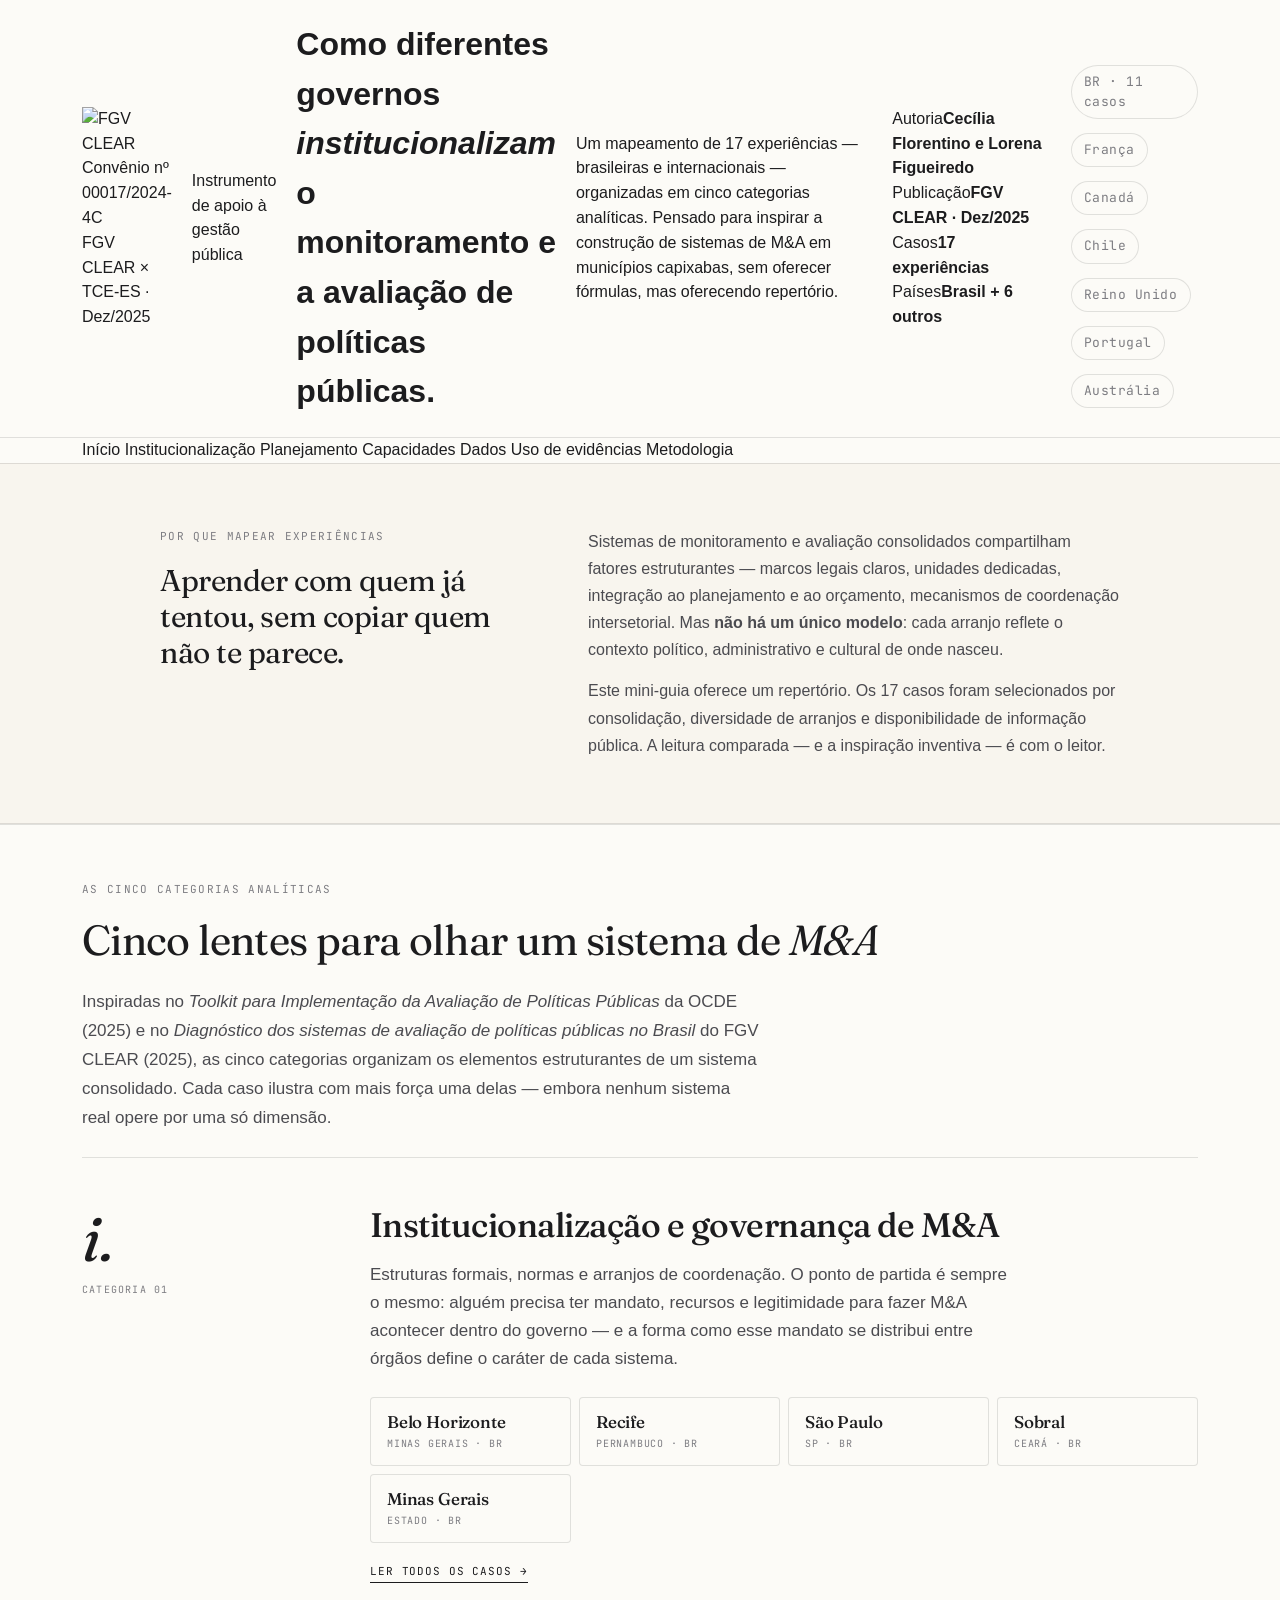
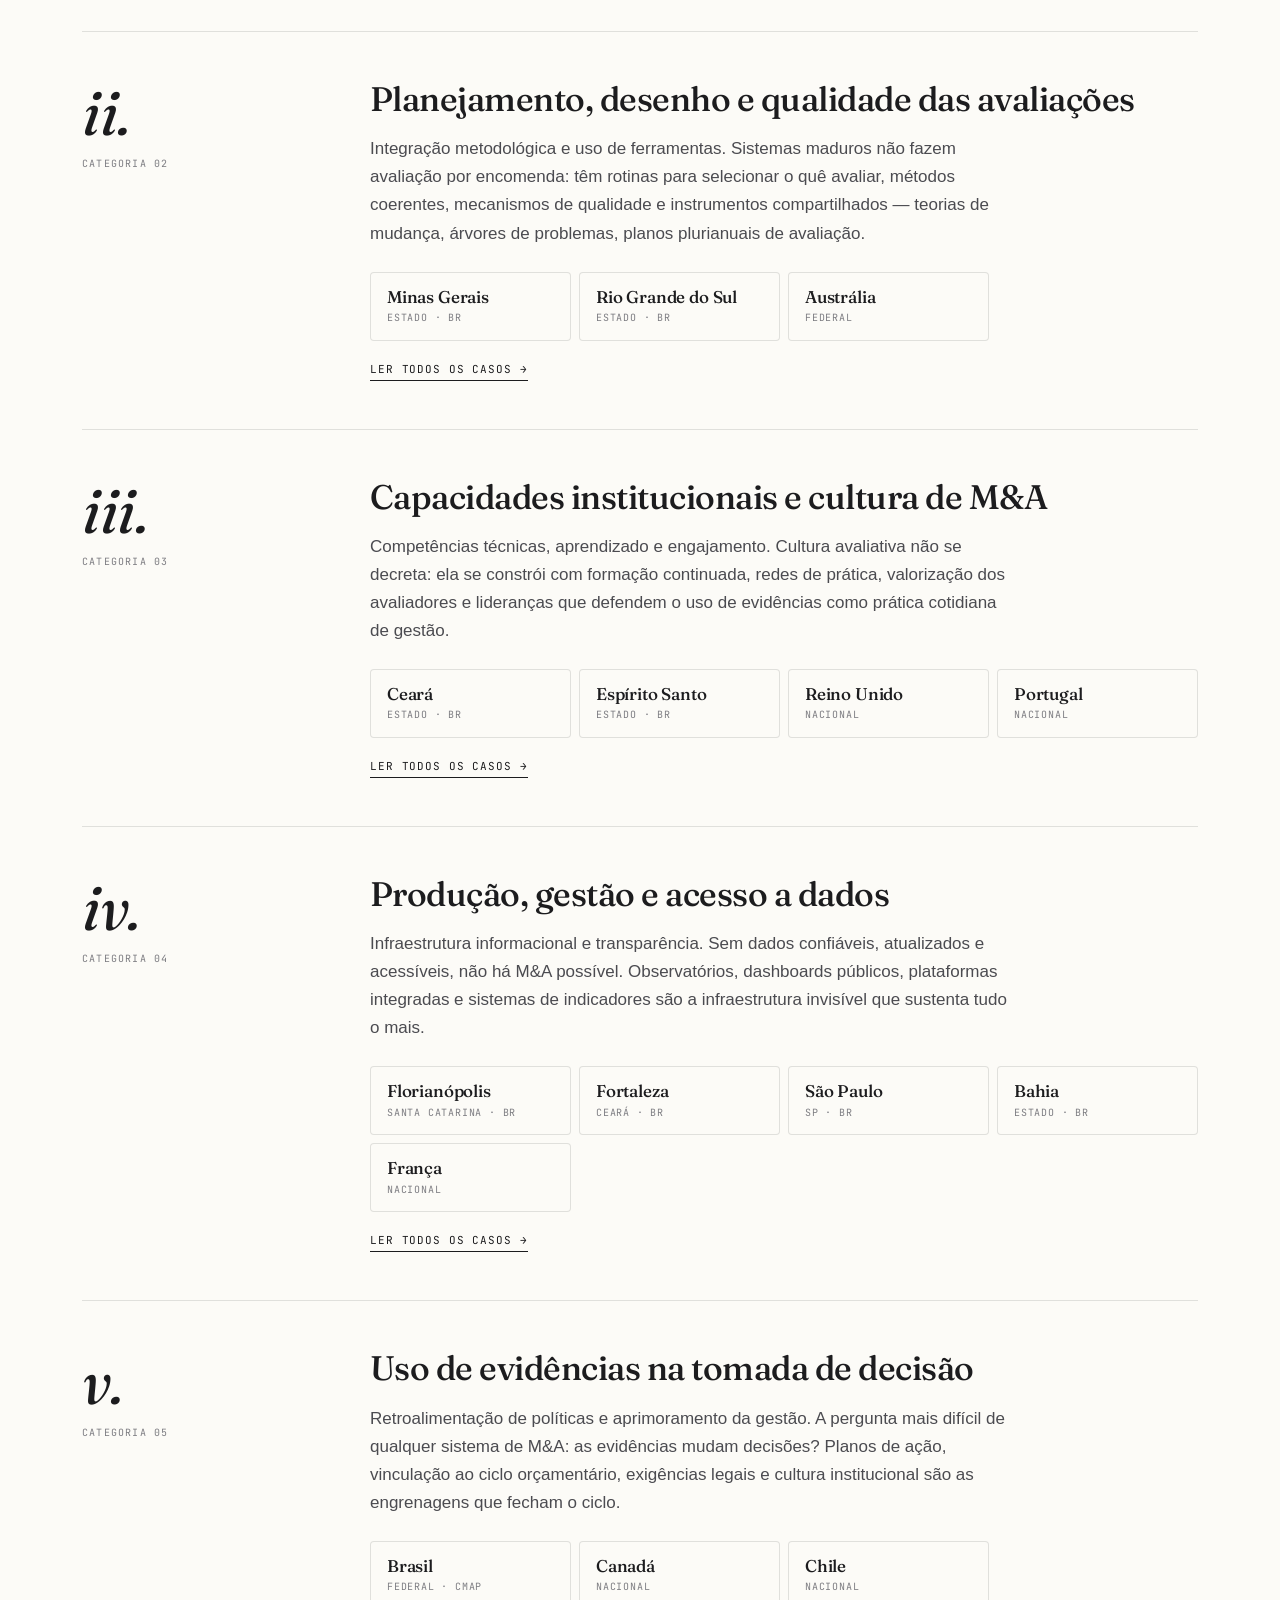
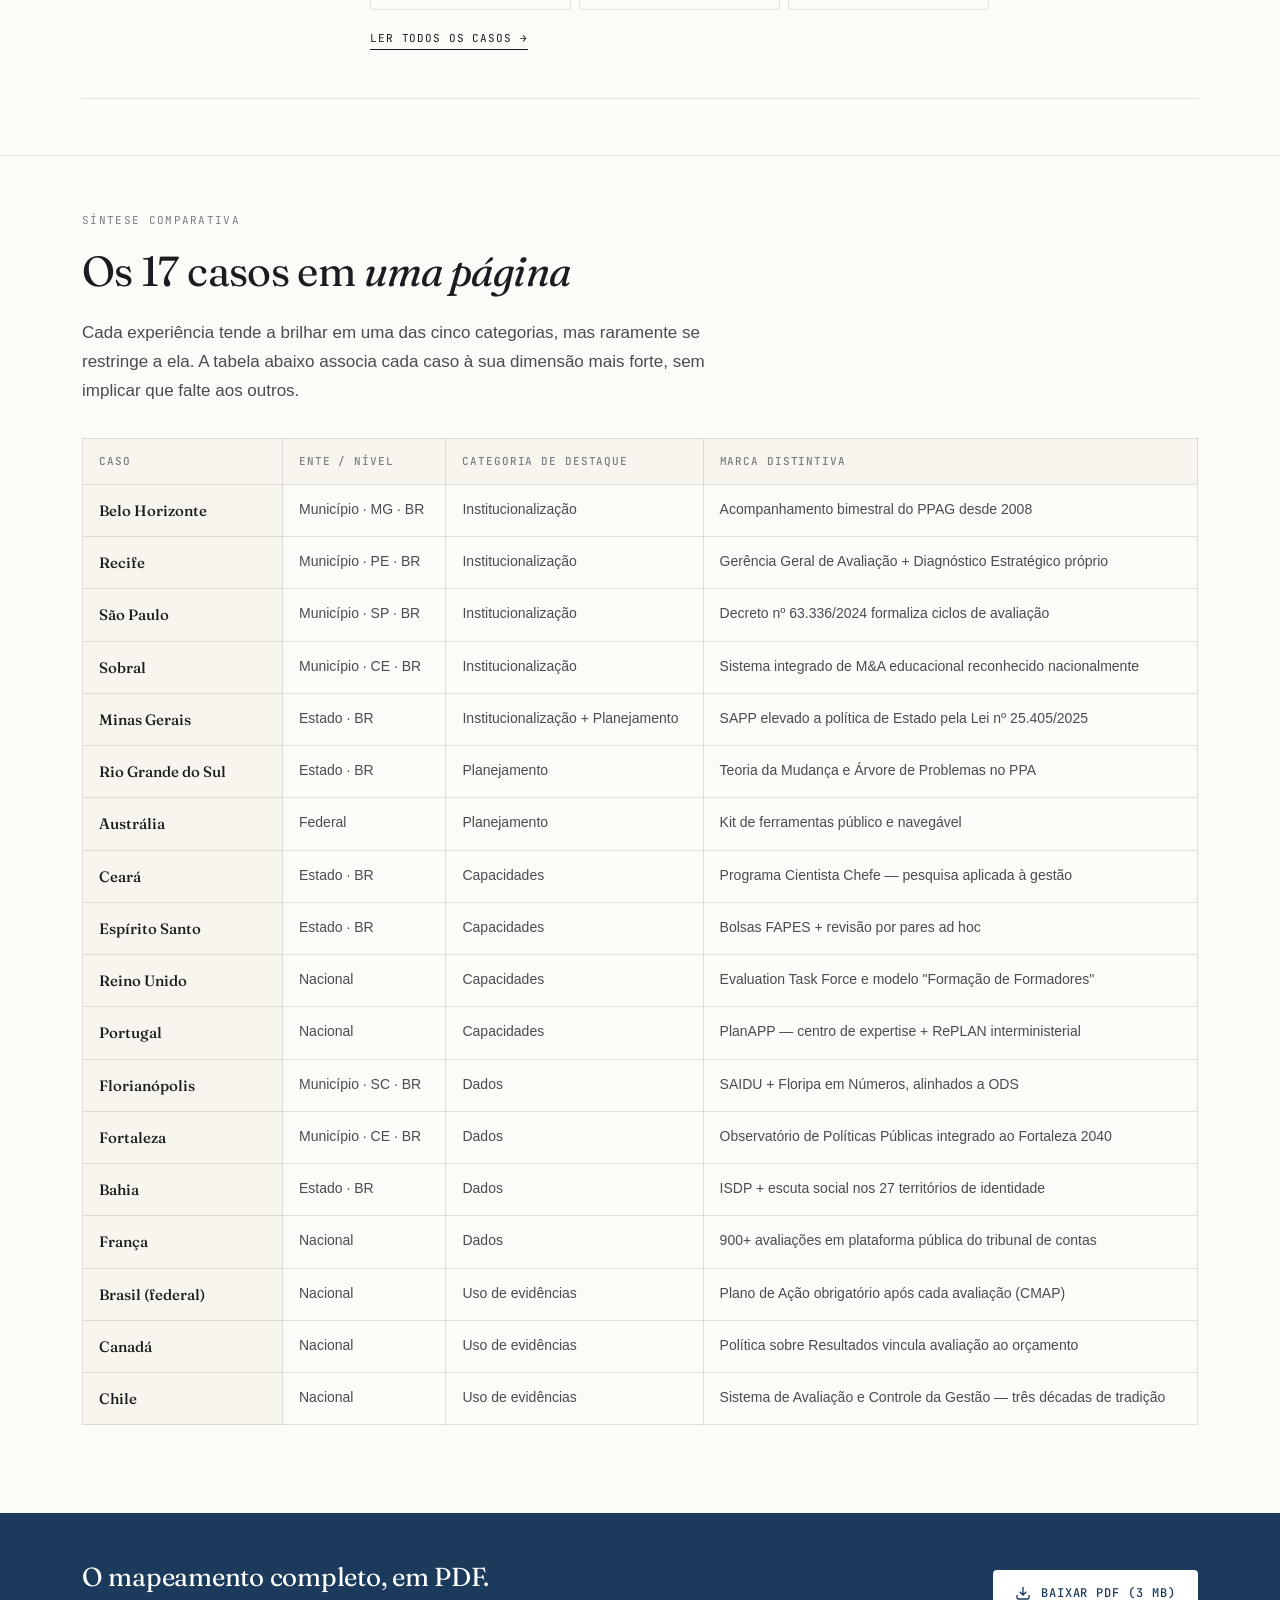
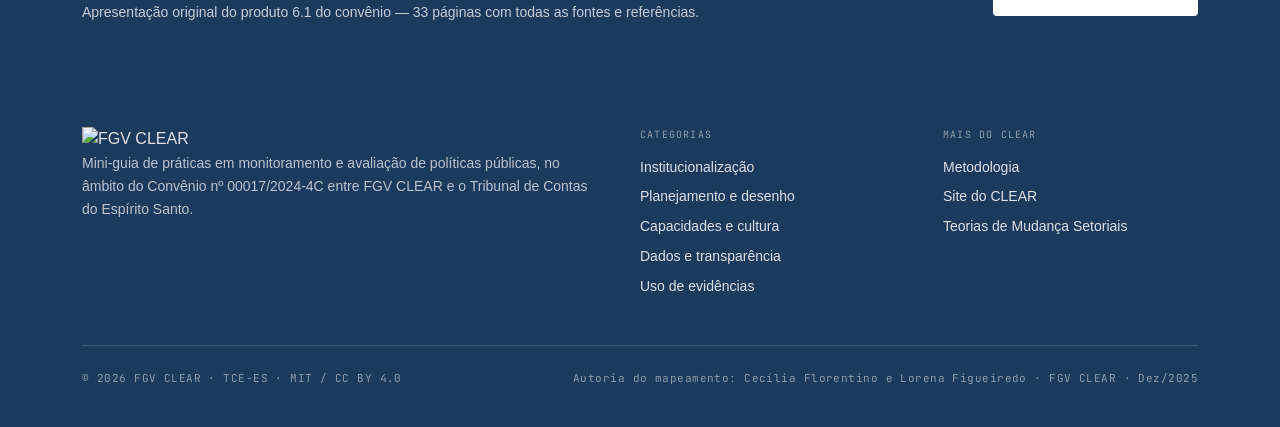
==== commit e603b33d: "atualizar forma" ====
--- a/index.html
+++ b/index.html
@@ -7,29 +7,30 @@
   <meta name="description" content="Versão navegável do mapeamento de experiências nacionais e internacionais em monitoramento e avaliação de políticas públicas. 17 casos organizados em cinco categorias analíticas." />
   <link rel="preconnect" href="https://fonts.googleapis.com" />
   <link rel="preconnect" href="https://fonts.gstatic.com" crossorigin />
-  <link href="https://fonts.googleapis.com/css2?family=Fraunces:ital,opsz,wght@0,9..144,300..700;1,9..144,300..700&family=Inter:wght@400;500;600&family=JetBrains+Mono:wght@400;500&display=swap" rel="stylesheet" />
+  <link href="https://fonts.googleapis.com/css2?family=Fraunces:ital,opsz,wght@0,9..144,300..700;1,9..144,300..700&family=DM+Sans:wght@400;500;600;700&family=JetBrains+Mono:wght@400;500&display=swap" rel="stylesheet" />
   <link rel="stylesheet" href="assets/css/style.css" />
 </head>
 <body>
+
   <header class="site-header">
     <div class="wrap site-header-inner">
-      <div class="site-brand">
-        <a href="./">FGV CLEAR <span class="pipe">×</span> TCE-ES</a>
-      </div>
-      <nav class="site-nav">
-        <a href="#categorias">Categorias</a>
-        <a href="#tabela">Síntese</a>
-        <a href="sobre/">Metodologia</a>
-      </nav>
-    </div>
-  </header>
-
-  <section class="hero">
-    <div class="wrap">
-      <div class="hero-vol">Convênio nº 00017/2024-4C · Mini-guia · Edição 01</div>
+      <div class="header-top">
+        <a href="./" class="clear-logo" aria-label="FGV CLEAR">
+          <img src="assets/img/clear-logo-branco.svg" alt="FGV CLEAR" />
+        </a>
+        <div class="header-meta">
+          Convênio nº 00017/2024-4C<br/>
+          FGV CLEAR × TCE-ES · Dez/2025
+        </div>
+      </div>
+
+      <div class="tagline">Instrumento de apoio à gestão pública</div>
+
       <h1>Como diferentes governos <em>institucionalizam</em> o monitoramento e a avaliação de políticas públicas.</h1>
-      <p class="hero-lede">Um mapeamento de 17 experiências — brasileiras e internacionais — organizadas em cinco categorias analíticas. Pensado para inspirar a construção de sistemas de M&amp;A em municípios capixabas, sem oferecer fórmulas, mas oferecendo repertório.</p>
-      <div class="hero-meta">
+
+      <p class="header-lede">Um mapeamento de 17 experiências — brasileiras e internacionais — organizadas em cinco categorias analíticas. Pensado para inspirar a construção de sistemas de M&amp;A em municípios capixabas, sem oferecer fórmulas, mas oferecendo repertório.</p>
+
+      <div class="header-meta-row">
         <span>Autoria<strong>Cecília Florentino e Lorena Figueiredo</strong></span>
         <span>Publicação<strong>FGV CLEAR · Dez/2025</strong></span>
         <span>Casos<strong>17 experiências</strong></span>
@@ -46,7 +47,19 @@
         <span class="world-flag">Austrália</span>
       </div>
     </div>
-  </section>
+  </header>
+
+  <nav class="site-tabs" aria-label="Navegação principal">
+    <div class="wrap tabs-inner">
+      <a class="tab" href="./" aria-current="page">Início</a>
+      <a class="tab" href="institucionalizacao/">Institucionalização</a>
+      <a class="tab" href="planejamento/">Planejamento</a>
+      <a class="tab" href="capacidades/">Capacidades</a>
+      <a class="tab" href="dados/">Dados</a>
+      <a class="tab" href="uso/">Uso de evidências</a>
+      <a class="tab" href="sobre/">Metodologia</a>
+    </div>
+  </nav>
 
   <section class="manifesto">
     <div class="wrap">
@@ -66,16 +79,16 @@
   <section id="categorias">
     <div class="wrap">
       <div class="section-label">As cinco categorias analíticas</div>
-      <h2 class="section-title">Cinco lentes para olhar um sistema de M&amp;A</h2>
+      <h2 class="section-title">Cinco lentes para olhar um sistema de <em>M&amp;A</em></h2>
       <div class="prose">
         <p>Inspiradas no <em>Toolkit para Implementação da Avaliação de Políticas Públicas</em> da OCDE (2025) e no <em>Diagnóstico dos sistemas de avaliação de políticas públicas no Brasil</em> do FGV CLEAR (2025), as cinco categorias organizam os elementos estruturantes de um sistema consolidado. Cada caso ilustra com mais força uma delas — embora nenhum sistema real opere por uma só dimensão.</p>
       </div>
 
       <div class="categories">
 
-        <article class="category">
-          <div class="category-marker">
-            <div class="category-num cat-1">i.</div>
+        <article class="category cat-1">
+          <div class="category-marker">
+            <div class="category-num">i.</div>
             <div class="category-tag">Categoria 01</div>
           </div>
           <div class="category-body">
@@ -92,9 +105,9 @@
           </div>
         </article>
 
-        <article class="category">
-          <div class="category-marker">
-            <div class="category-num cat-2">ii.</div>
+        <article class="category cat-2">
+          <div class="category-marker">
+            <div class="category-num">ii.</div>
             <div class="category-tag">Categoria 02</div>
           </div>
           <div class="category-body">
@@ -109,9 +122,9 @@
           </div>
         </article>
 
-        <article class="category">
-          <div class="category-marker">
-            <div class="category-num cat-3">iii.</div>
+        <article class="category cat-3">
+          <div class="category-marker">
+            <div class="category-num">iii.</div>
             <div class="category-tag">Categoria 03</div>
           </div>
           <div class="category-body">
@@ -127,9 +140,9 @@
           </div>
         </article>
 
-        <article class="category">
-          <div class="category-marker">
-            <div class="category-num cat-4">iv.</div>
+        <article class="category cat-4">
+          <div class="category-marker">
+            <div class="category-num">iv.</div>
             <div class="category-tag">Categoria 04</div>
           </div>
           <div class="category-body">
@@ -146,9 +159,9 @@
           </div>
         </article>
 
-        <article class="category">
-          <div class="category-marker">
-            <div class="category-num cat-5">v.</div>
+        <article class="category cat-5">
+          <div class="category-marker">
+            <div class="category-num">v.</div>
             <div class="category-tag">Categoria 05</div>
           </div>
           <div class="category-body">
@@ -170,7 +183,7 @@
   <section id="tabela">
     <div class="wrap">
       <div class="section-label">Síntese comparativa</div>
-      <h2 class="section-title">Os 17 casos em uma página</h2>
+      <h2 class="section-title">Os 17 casos em <em>uma página</em></h2>
       <div class="prose">
         <p>Cada experiência tende a brilhar em uma das cinco categorias, mas raramente se restringe a ela. A tabela abaixo associa cada caso à sua dimensão mais forte, sem implicar que falte aos outros.</p>
       </div>
@@ -229,7 +242,7 @@
     <div class="wrap">
       <div class="footer-grid">
         <div>
-          <div class="footer-brand">FGV CLEAR × TCE-ES</div>
+          <img src="assets/img/clear-logo-branco.svg" alt="FGV CLEAR" class="footer-logo" />
           <p class="footer-tag">Mini-guia de práticas em monitoramento e avaliação de políticas públicas, no âmbito do Convênio nº 00017/2024-4C entre FGV CLEAR e o Tribunal de Contas do Espírito Santo.</p>
         </div>
         <div class="footer-col">
@@ -242,9 +255,9 @@
         </div>
         <div class="footer-col">
           <div class="footer-col-label">Mais do CLEAR</div>
+          <a href="sobre/">Metodologia</a>
           <a href="https://fgvclear.org" target="_blank" rel="noopener">Site do CLEAR</a>
           <a href="https://caiodesouzacastro.github.io/clear-tdms-municipais/" target="_blank" rel="noopener">Teorias de Mudança Setoriais</a>
-          <a href="https://caiodesouzacastro.github.io/clear-lab-prototypes/" target="_blank" rel="noopener">CLEAR Lab Prototypes</a>
         </div>
       </div>
       <div class="footer-bottom">
@@ -253,5 +266,23 @@
       </div>
     </div>
   </footer>
+
+  <script>
+    // Progress bar verde nas tabs sticky
+    (function() {
+      var tabs = document.querySelector('.site-tabs');
+      if (!tabs) return;
+      function update() {
+        var h = document.documentElement;
+        var scrolled = h.scrollTop;
+        var max = h.scrollHeight - h.clientHeight;
+        var pct = max > 0 ? (scrolled / max) * 100 : 0;
+        tabs.style.setProperty('--scroll-progress', pct + '%');
+      }
+      window.addEventListener('scroll', update, { passive: true });
+      window.addEventListener('resize', update);
+      update();
+    })();
+  </script>
 </body>
 </html>
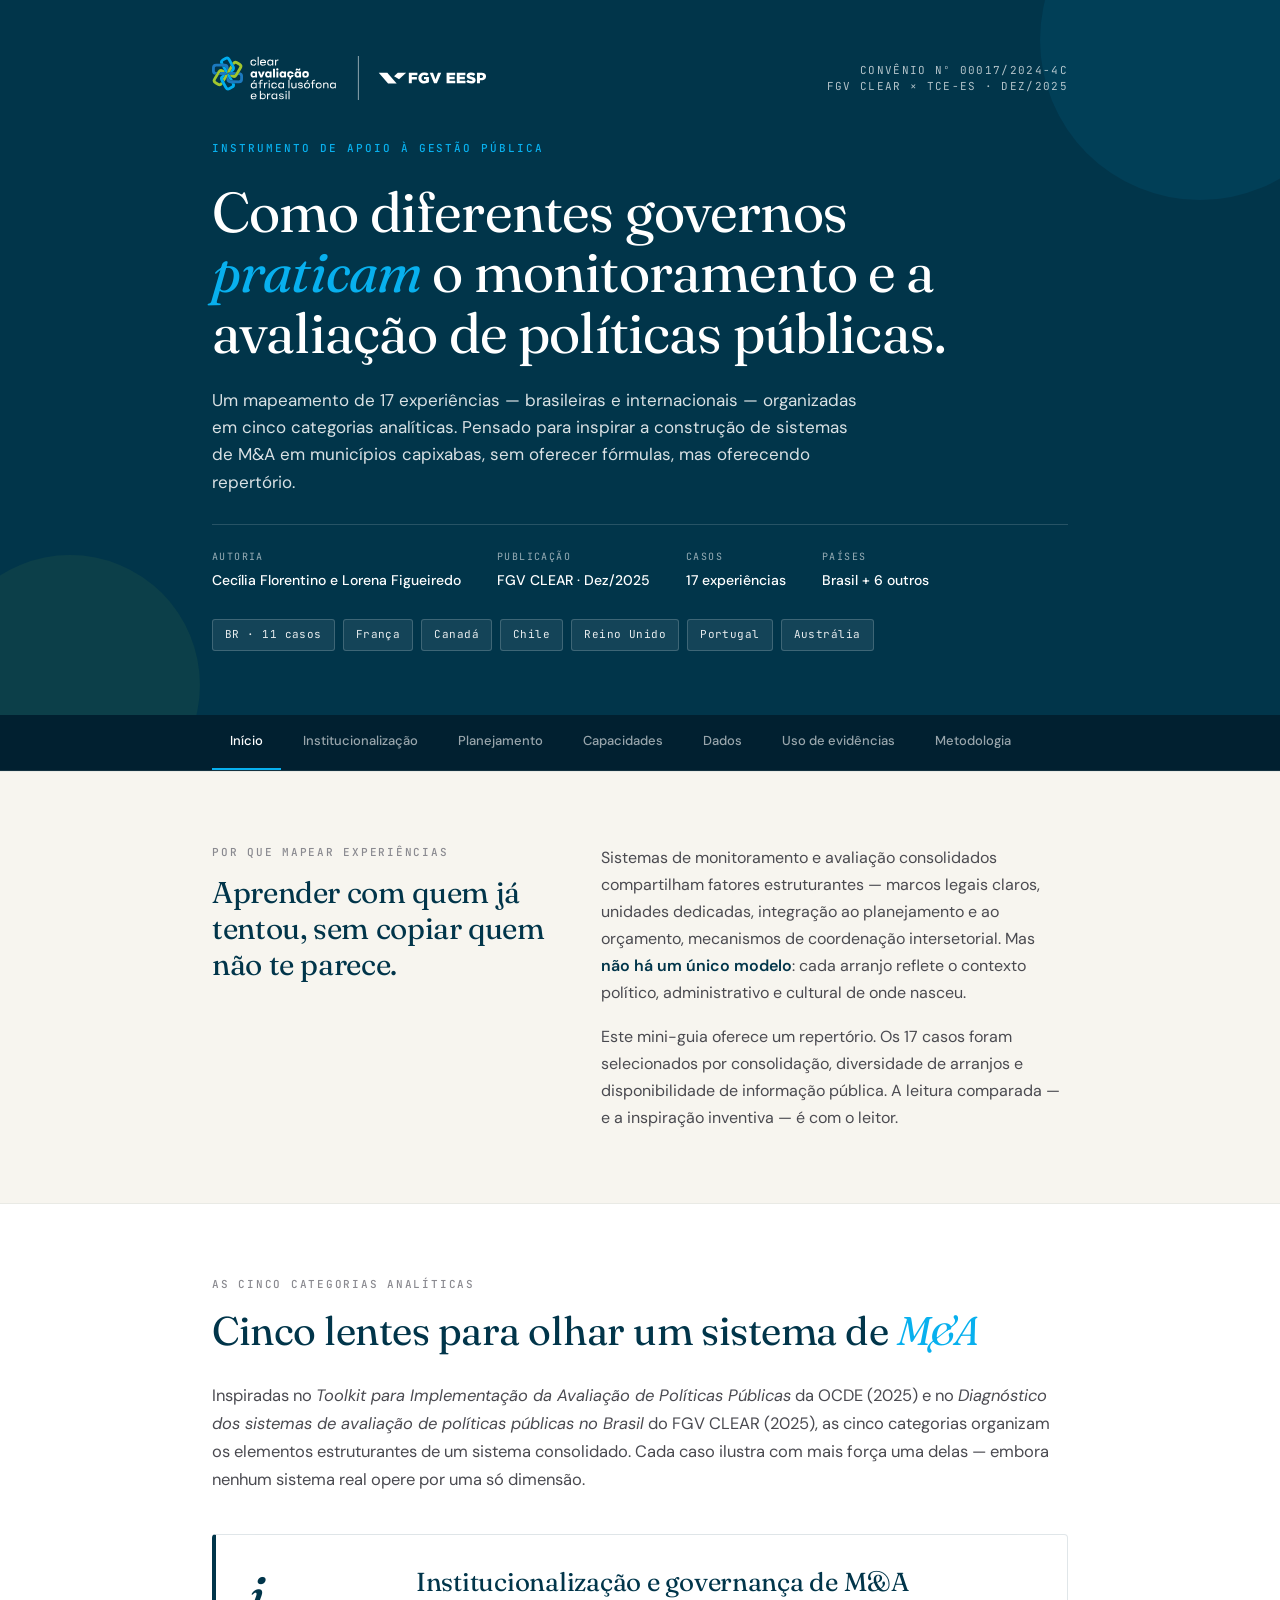
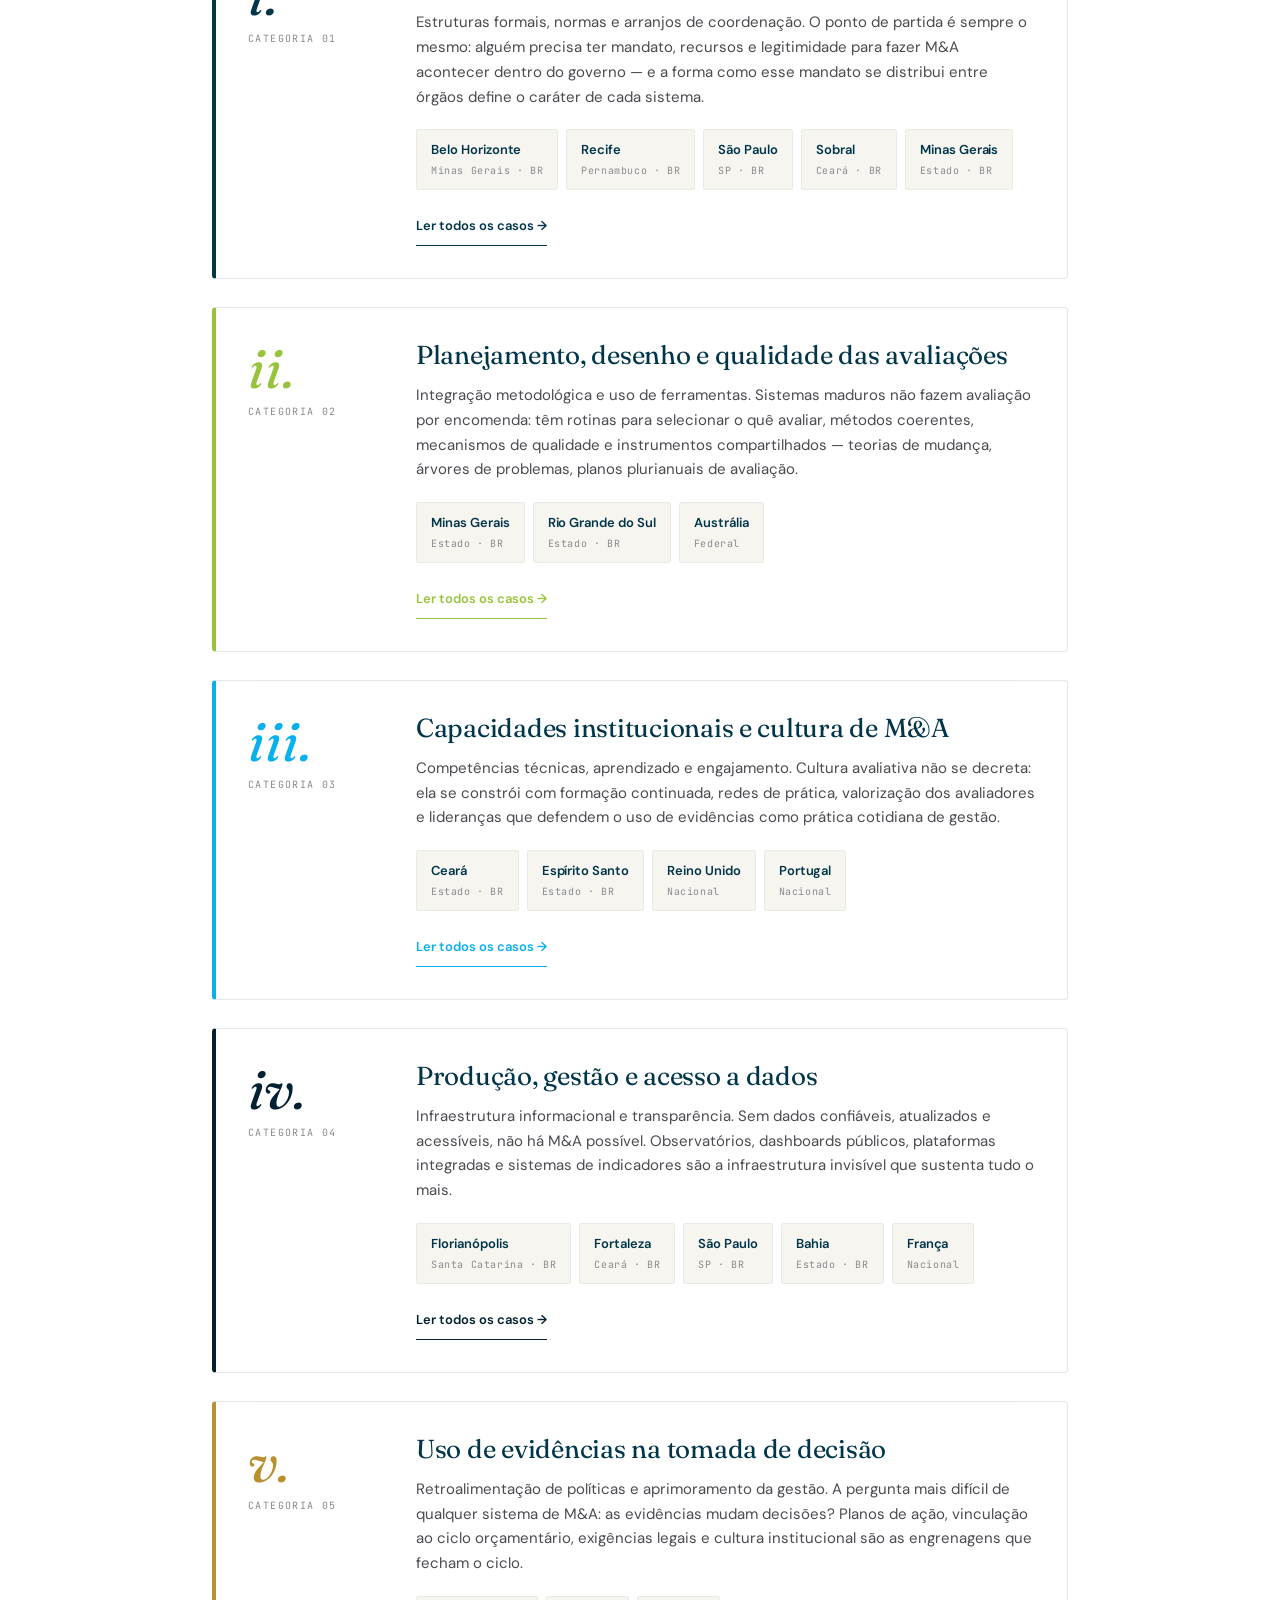
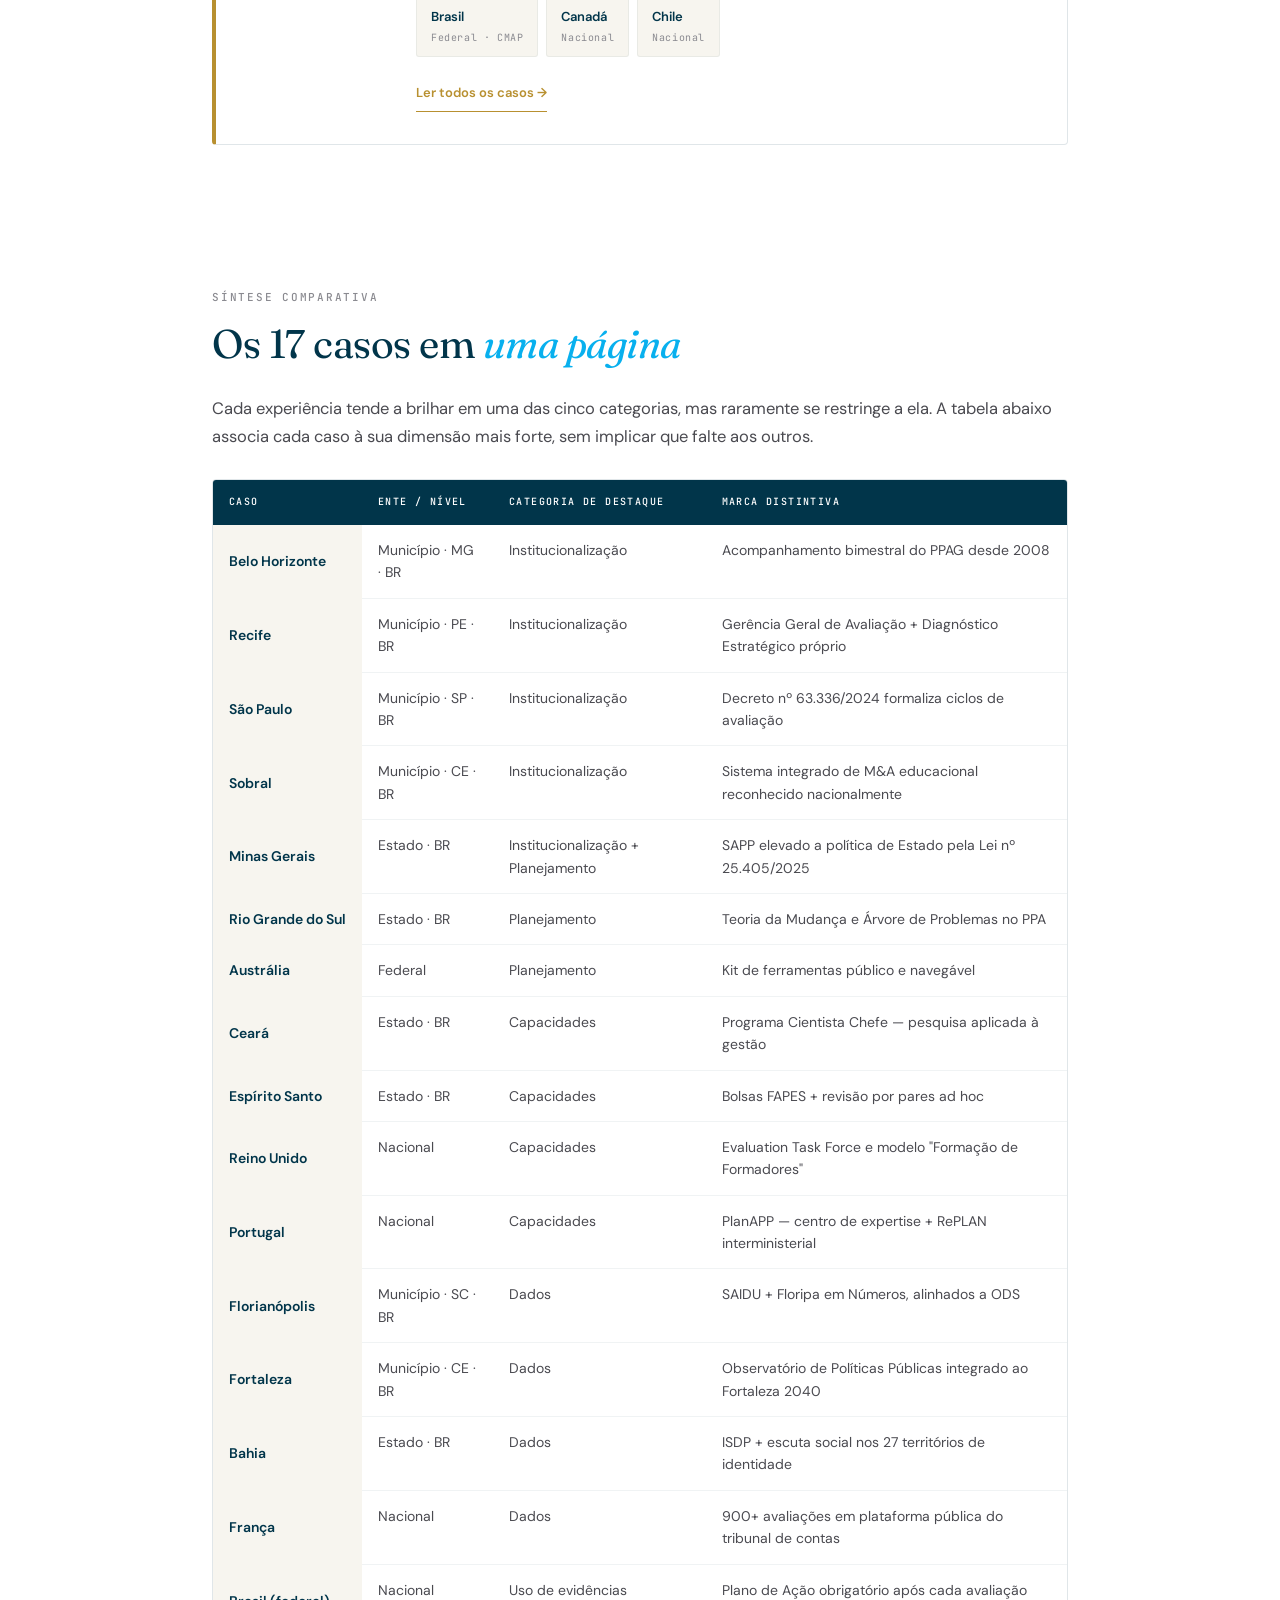
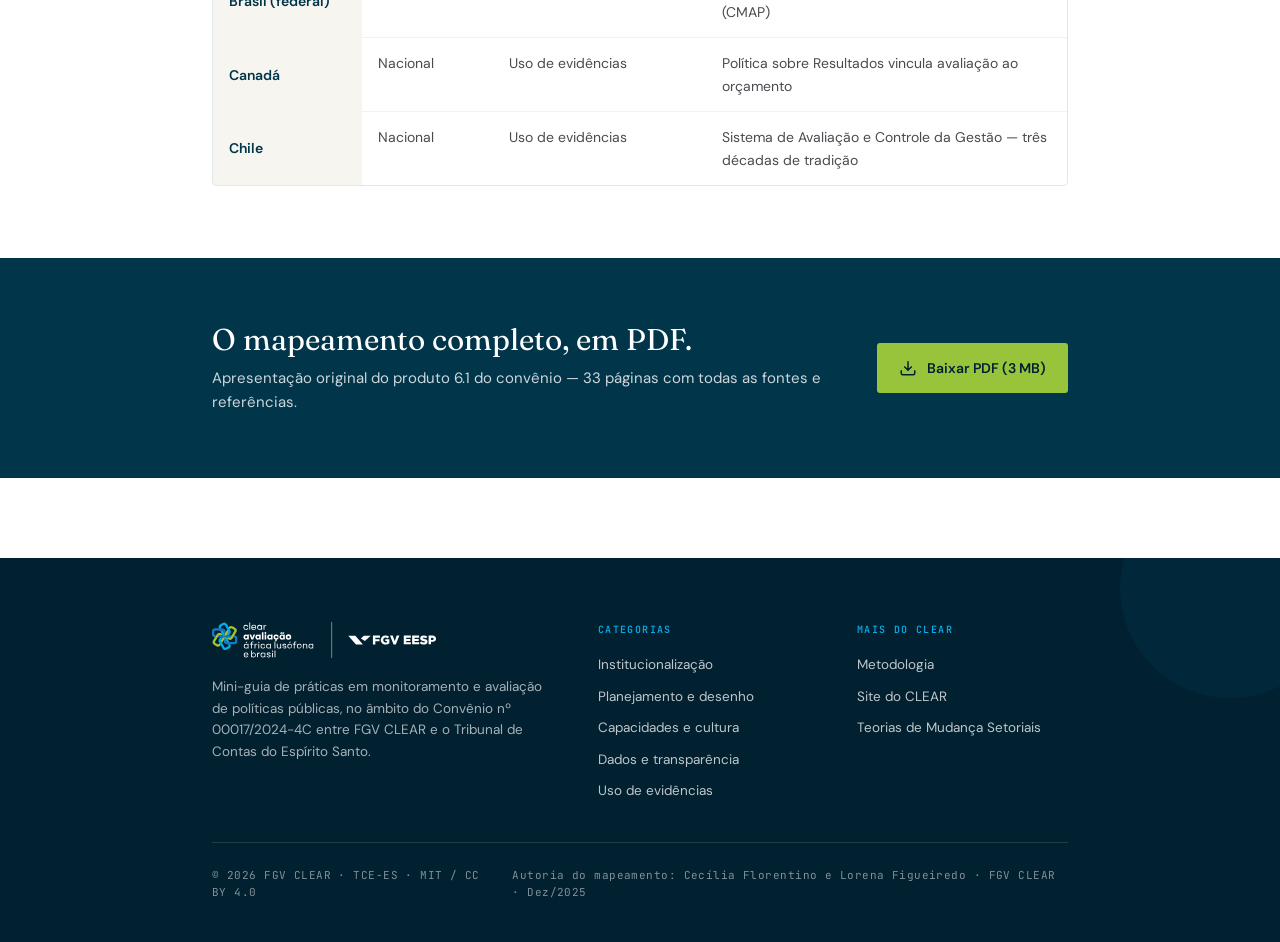
==== commit 1a53278e: "new version" ====
--- a/index.html
+++ b/index.html
@@ -26,7 +26,7 @@
 
       <div class="tagline">Instrumento de apoio à gestão pública</div>
 
-      <h1>Como diferentes governos <em>institucionalizam</em> o monitoramento e a avaliação de políticas públicas.</h1>
+      <h1>Como diferentes governos <em>praticam</em> o monitoramento e a avaliação de políticas públicas.</h1>
 
       <p class="header-lede">Um mapeamento de 17 experiências — brasileiras e internacionais — organizadas em cinco categorias analíticas. Pensado para inspirar a construção de sistemas de M&amp;A em municípios capixabas, sem oferecer fórmulas, mas oferecendo repertório.</p>
 
--- a/assets/css/style.css
+++ b/assets/css/style.css
@@ -1,634 +1,554 @@
-/* CLEAR × TCE-ES — Mini-guia de práticas em M&A
-   Design system compartilhado com os outros bens públicos do CLEAR.
-*/
+/* ============================================================
+   CLEAR × TCE-ES — Mini-guia de práticas em M&A
+   Design system compartilhado (padrão Michel Szklo)
+   Paleta: navy + navy2 + accent-blue + accent-green
+   Tipografia: Fraunces (serif) + DM Sans (sans) + JetBrains Mono
+   ============================================================ */
 
 :root {
-  /* Paleta CLEAR */
-  --clear-blue: rgb(27, 58, 92);
-  --clear-blue-light: rgb(58, 95, 130);
-  --clear-salmon: rgb(207, 90, 54);
-  --clear-green: rgb(45, 120, 65);
-  --clear-amber: rgb(180, 130, 30);
-  --clear-purple: rgb(95, 65, 130);
-
-  /* Cores por categoria analítica */
-  --cat-inst: rgb(27, 58, 92);       /* azul CLEAR — institucionalização */
-  --cat-plan: rgb(45, 120, 65);      /* verde — planejamento/desenho */
-  --cat-cap: rgb(180, 130, 30);      /* âmbar — capacidades */
-  --cat-dad: rgb(95, 65, 130);       /* roxo — dados */
-  --cat-uso: rgb(207, 90, 54);       /* salmão — uso */
-
-  /* Neutros */
-  --paper: rgb(252, 251, 247);
-  --paper-warm: rgb(248, 245, 238);
-  --ink: rgb(28, 28, 30);
-  --ink-soft: rgb(75, 75, 80);
-  --ink-mute: rgb(125, 125, 130);
-  --line: rgba(28, 28, 30, 0.12);
-  --line-soft: rgba(28, 28, 30, 0.06);
+  /* Paleta Michel (design system CLEAR) */
+  --navy: #01354A;
+  --navy2: #012030;
+  --accent-blue: #08B0EE;
+  --accent-green: #98C43B;
+
+  /* Cores por categoria analítica (derivadas da paleta Michel) */
+  --cat-1: #01354A;   /* Institucionalização — navy */
+  --cat-2: #98C43B;   /* Planejamento — verde */
+  --cat-3: #08B0EE;   /* Capacidades — azul-claro */
+  --cat-4: #012030;   /* Dados — navy2 */
+  --cat-5: #B89030;   /* Uso — âmbar quente */
+
+  /* Tons de cinza / superfícies */
+  --paper: #FFFFFF;
+  --paper-warm: #F7F5EF;
+  --paper-soft: #FAFAF8;
+  --ink: #1A1A1C;
+  --ink-soft: #4A4A50;
+  --ink-mute: #8A8A90;
+  --line: rgba(1, 53, 74, 0.12);
+  --line-soft: rgba(1, 53, 74, 0.06);
 
   /* Tipografia */
   --font-serif: 'Fraunces', Georgia, 'Times New Roman', serif;
-  --font-sans: 'Inter', -apple-system, BlinkMacSystemFont, 'Segoe UI', sans-serif;
+  --font-sans: 'DM Sans', -apple-system, BlinkMacSystemFont, 'Segoe UI', sans-serif;
   --font-mono: 'JetBrains Mono', 'Courier New', monospace;
 }
 
-@media (prefers-color-scheme: dark) {
-  :root {
-    --paper: rgb(20, 22, 28);
-    --paper-warm: rgb(28, 30, 36);
-    --ink: rgb(240, 238, 232);
-    --ink-soft: rgb(195, 192, 185);
-    --ink-mute: rgb(140, 138, 132);
-    --line: rgba(240, 238, 232, 0.14);
-    --line-soft: rgba(240, 238, 232, 0.07);
-  }
-}
-
 * { box-sizing: border-box; margin: 0; padding: 0; }
-
-html { scroll-behavior: smooth; }
+html {
+  scroll-behavior: smooth;
+  color-scheme: light only;
+  background: var(--paper);
+}
 
 body {
   font-family: var(--font-sans);
   background: var(--paper);
   color: var(--ink);
-  line-height: 1.55;
-  font-feature-settings: 'ss01', 'ss02';
+  line-height: 1.6;
   -webkit-font-smoothing: antialiased;
+  -moz-osx-font-smoothing: grayscale;
 }
 
 a { color: inherit; text-decoration: none; }
-img { max-width: 100%; display: block; }
+img, svg { max-width: 100%; display: block; }
 
 /* ---------- Layout ---------- */
-.wrap { max-width: 1180px; margin: 0 auto; padding: 0 32px; }
-.wrap-narrow { max-width: 760px; margin: 0 auto; padding: 0 32px; }
-.wrap-wide { max-width: 1400px; margin: 0 auto; padding: 0 32px; }
+.wrap { max-width: 920px; margin: 0 auto; padding: 0 32px; }
+.wrap-narrow { max-width: 720px; margin: 0 auto; padding: 0 32px; }
 
 @media (max-width: 720px) {
-  .wrap, .wrap-narrow, .wrap-wide { padding: 0 20px; }
-}
-
-/* ---------- Header ---------- */
+  .wrap, .wrap-narrow { padding: 0 20px; }
+}
+
+/* ============================================================
+   HEADER navy com círculos decorativos
+   ============================================================ */
 .site-header {
-  border-bottom: 1px solid var(--line);
-  padding: 20px 0;
+  position: relative;
+  background: var(--navy);
+  color: #FFFFFF;
+  padding: 56px 0 64px;
+  overflow: hidden;
+}
+
+.site-header::before {
+  content: "";
+  position: absolute;
+  top: -120px;
+  right: -80px;
+  width: 320px;
+  height: 320px;
+  border-radius: 50%;
+  background: var(--accent-blue);
+  opacity: 0.08;
+  pointer-events: none;
+}
+
+.site-header::after {
+  content: "";
+  position: absolute;
+  bottom: -100px;
+  left: -60px;
+  width: 260px;
+  height: 260px;
+  border-radius: 50%;
+  background: var(--accent-green);
+  opacity: 0.07;
+  pointer-events: none;
+}
+
+.site-header-inner { position: relative; z-index: 2; }
+
+.header-top {
+  display: flex;
+  align-items: center;
+  justify-content: space-between;
+  gap: 24px;
+  margin-bottom: 40px;
+}
+
+.clear-logo { display: block; height: 44px; width: auto; }
+.clear-logo img, .clear-logo svg { height: 100%; width: auto; display: block; }
+
+.header-meta {
+  font-family: var(--font-mono);
+  font-size: 11px;
+  letter-spacing: 0.12em;
+  text-transform: uppercase;
+  color: rgba(255, 255, 255, 0.7);
+  text-align: right;
+  line-height: 1.5;
+}
+
+.tagline {
+  font-family: var(--font-mono);
+  font-size: 11px;
+  letter-spacing: 0.18em;
+  text-transform: uppercase;
+  color: var(--accent-blue);
+  margin-bottom: 24px;
+  font-weight: 500;
+}
+
+.site-header h1 {
+  font-family: var(--font-serif);
+  font-weight: 400;
+  font-size: clamp(34px, 5vw, 56px);
+  line-height: 1.08;
+  letter-spacing: -0.015em;
+  color: #FFFFFF;
+  max-width: 800px;
+  margin-bottom: 24px;
+}
+
+.site-header h1 em {
+  font-style: italic;
+  color: var(--accent-blue);
+  font-weight: 400;
+}
+
+.header-lede {
+  font-size: 17px;
+  line-height: 1.6;
+  color: rgba(255, 255, 255, 0.85);
+  max-width: 660px;
+  margin-bottom: 28px;
+}
+
+.header-meta-row {
+  display: flex;
+  flex-wrap: wrap;
+  gap: 28px 36px;
+  padding-top: 24px;
+  border-top: 1px solid rgba(255, 255, 255, 0.15);
+}
+
+.header-meta-row > span {
+  display: flex;
+  flex-direction: column;
+  gap: 4px;
+  font-family: var(--font-mono);
+  font-size: 10px;
+  letter-spacing: 0.14em;
+  text-transform: uppercase;
+  color: rgba(255, 255, 255, 0.6);
+}
+
+.header-meta-row > span strong {
+  font-family: var(--font-sans);
+  font-size: 14px;
+  font-weight: 500;
+  letter-spacing: 0;
+  text-transform: none;
+  color: #FFFFFF;
+}
+
+/* ============================================================
+   TABS sticky navy2 com progress bar verde
+   ============================================================ */
+.site-tabs {
   position: sticky;
   top: 0;
   z-index: 50;
-  backdrop-filter: blur(8px);
-  background: color-mix(in srgb, var(--paper) 92%, transparent);
-}
-
-.site-header-inner {
-  display: flex;
-  align-items: center;
-  justify-content: space-between;
-  gap: 20px;
-}
-
-.site-brand {
-  font-family: var(--font-serif);
+  background: var(--navy2);
+  border-bottom: 1px solid rgba(255, 255, 255, 0.08);
+}
+
+.site-tabs::after {
+  content: "";
+  position: absolute;
+  bottom: 0;
+  left: 0;
+  height: 3px;
+  background: var(--accent-green);
+  width: var(--scroll-progress, 0%);
+  transition: width 0.06s linear;
+}
+
+.tabs-inner {
+  display: flex;
+  gap: 4px;
+  overflow-x: auto;
+  scrollbar-width: none;
+  -ms-overflow-style: none;
+}
+.tabs-inner::-webkit-scrollbar { display: none; }
+
+.tab {
+  flex-shrink: 0;
+  padding: 16px 18px;
+  font-family: var(--font-sans);
+  font-size: 13px;
   font-weight: 500;
-  font-size: 19px;
-  letter-spacing: -0.01em;
-}
-
-.site-brand .pipe { color: var(--ink-mute); font-weight: 300; }
-.site-brand a:hover { color: var(--clear-salmon); }
-
-.site-nav {
-  display: flex;
-  gap: 22px;
-  font-size: 13px;
-  color: var(--ink-soft);
-}
-.site-nav a:hover { color: var(--clear-salmon); }
-
-@media (max-width: 720px) {
-  .site-header-inner { flex-direction: column; align-items: flex-start; }
-  .site-brand { font-size: 16px; }
-  .site-nav { font-size: 12px; gap: 14px; flex-wrap: wrap; }
-}
-
-/* ---------- Hero ---------- */
-.hero { padding: 80px 0 50px; border-bottom: 1px solid var(--line); }
-
-.hero-vol {
+  color: rgba(255, 255, 255, 0.6);
+  border-bottom: 2px solid transparent;
+  transition: color 0.15s ease, border-color 0.15s ease;
+  white-space: nowrap;
+}
+
+.tab:hover { color: #FFFFFF; }
+
+.tab[aria-current="page"] {
+  color: #FFFFFF;
+  border-bottom-color: var(--accent-blue);
+}
+
+/* ============================================================
+   Sections genéricas
+   ============================================================ */
+section { padding: 72px 0; }
+section.tight { padding: 48px 0; }
+
+.section-label {
   font-family: var(--font-mono);
   font-size: 11px;
-  letter-spacing: 0.12em;
+  letter-spacing: 0.16em;
   text-transform: uppercase;
   color: var(--ink-mute);
-  margin-bottom: 24px;
-}
-
-.hero h1 {
-  font-family: var(--font-serif);
-  font-weight: 400;
-  font-size: clamp(38px, 5.5vw, 64px);
-  line-height: 1.05;
-  letter-spacing: -0.02em;
-  margin-bottom: 24px;
-  max-width: 920px;
-}
-
-.hero h1 em { font-style: italic; color: var(--clear-salmon); }
-
-.hero-lede {
-  font-size: 19px;
-  line-height: 1.6;
-  color: var(--ink-soft);
-  max-width: 680px;
-  margin-bottom: 32px;
-}
-
-.hero-meta {
-  display: flex;
-  flex-wrap: wrap;
-  gap: 20px 32px;
-  font-size: 13px;
-  color: var(--ink-mute);
-  font-family: var(--font-mono);
-}
-
-.hero-meta span strong {
-  display: block;
-  font-family: var(--font-sans);
-  font-size: 14px;
-  color: var(--ink);
+  margin-bottom: 14px;
   font-weight: 500;
-  margin-top: 4px;
-}
-
-/* ---------- Sections ---------- */
-section { padding: 56px 0; }
-section + section { border-top: 1px solid var(--line); }
-section.no-divider + section { border-top: none; }
-
-.section-label {
-  font-family: var(--font-mono);
-  font-size: 11px;
-  letter-spacing: 0.12em;
-  text-transform: uppercase;
-  color: var(--ink-mute);
-  margin-bottom: 18px;
 }
 
 .section-title {
   font-family: var(--font-serif);
   font-weight: 400;
-  font-size: clamp(28px, 3.5vw, 42px);
+  font-size: clamp(28px, 3.6vw, 40px);
   line-height: 1.15;
-  letter-spacing: -0.015em;
-  margin-bottom: 24px;
+  letter-spacing: -0.012em;
+  color: var(--navy);
+  margin-bottom: 28px;
+}
+
+.section-title em {
+  font-style: italic;
+  color: var(--accent-blue);
 }
 
 .prose {
-  font-size: 17px;
+  font-size: 16.5px;
   line-height: 1.7;
   color: var(--ink-soft);
-  max-width: 680px;
-}
-.prose p + p { margin-top: 16px; }
-.prose strong { color: var(--ink); font-weight: 600; }
+}
+
+.prose p + p { margin-top: 18px; }
+
+.prose strong { color: var(--navy); font-weight: 600; }
+
 .prose em { font-style: italic; }
 
-/* ---------- Manifesto (na home) ---------- */
+/* ============================================================
+   Manifesto block (portal)
+   ============================================================ */
 .manifesto {
   background: var(--paper-warm);
-  padding: 64px 0;
-  border-top: 1px solid var(--line);
-  border-bottom: 1px solid var(--line);
+  border-top: 1px solid var(--line-soft);
+  border-bottom: 1px solid var(--line-soft);
 }
 
 .manifesto-grid {
   display: grid;
   grid-template-columns: 1fr 1.4fr;
-  gap: 48px;
-  max-width: 960px;
-  margin: 0 auto;
-}
-
-@media (max-width: 800px) { .manifesto-grid { grid-template-columns: 1fr; gap: 32px; } }
-
-.manifesto h2 {
+  gap: 56px;
+  align-items: start;
+}
+
+.manifesto-grid h2 {
   font-family: var(--font-serif);
   font-weight: 400;
   font-size: 30px;
   line-height: 1.2;
-  letter-spacing: -0.015em;
-  margin-bottom: 16px;
-}
-
-.manifesto p { font-size: 16px; line-height: 1.7; color: var(--ink-soft); }
-.manifesto p + p { margin-top: 14px; }
-
-/* ---------- Categorias (cards grandes na home) ---------- */
+  letter-spacing: -0.012em;
+  color: var(--navy);
+}
+
+.manifesto-grid p {
+  font-size: 16px;
+  line-height: 1.7;
+  color: var(--ink-soft);
+}
+
+.manifesto-grid p + p { margin-top: 16px; }
+.manifesto-grid strong { color: var(--navy); font-weight: 600; }
+
+@media (max-width: 720px) {
+  .manifesto-grid { grid-template-columns: 1fr; gap: 24px; }
+}
+
+/* ============================================================
+   Categorias (portal)
+   ============================================================ */
 .categories {
   display: flex;
   flex-direction: column;
-  gap: 0;
-  margin-top: 24px;
-  border-top: 1px solid var(--line);
+  gap: 28px;
+  margin-top: 40px;
 }
 
 .category {
   display: grid;
-  grid-template-columns: 240px 1fr;
-  gap: 48px;
-  padding: 48px 0;
-  border-bottom: 1px solid var(--line);
-  align-items: start;
-}
-
-@media (max-width: 800px) {
-  .category { grid-template-columns: 1fr; gap: 24px; padding: 40px 0; }
-}
+  grid-template-columns: 140px 1fr;
+  gap: 28px;
+  padding: 32px;
+  background: var(--paper);
+  border: 1px solid var(--line);
+  border-left: 4px solid var(--cat-color, var(--navy));
+  border-radius: 4px;
+  transition: box-shadow 0.2s ease, transform 0.2s ease;
+}
+
+.category:hover {
+  box-shadow: 0 8px 24px rgba(1, 53, 74, 0.08);
+  transform: translateY(-2px);
+}
+
+.category.cat-1 { --cat-color: var(--cat-1); }
+.category.cat-2 { --cat-color: var(--cat-2); }
+.category.cat-3 { --cat-color: var(--cat-3); }
+.category.cat-4 { --cat-color: var(--cat-4); }
+.category.cat-5 { --cat-color: var(--cat-5); }
 
 .category-marker {
   display: flex;
   flex-direction: column;
-  gap: 12px;
-  position: sticky;
-  top: 100px;
+  gap: 8px;
 }
 
 .category-num {
   font-family: var(--font-serif);
   font-style: italic;
-  font-weight: 400;
-  font-size: 64px;
+  font-size: 56px;
+  font-weight: 400;
   line-height: 1;
-  letter-spacing: -0.02em;
-}
-
-.category-num.cat-1 { color: var(--cat-inst); }
-.category-num.cat-2 { color: var(--cat-plan); }
-.category-num.cat-3 { color: var(--cat-cap); }
-.category-num.cat-4 { color: var(--cat-dad); }
-.category-num.cat-5 { color: var(--cat-uso); }
+  color: var(--cat-color, var(--navy));
+}
 
 .category-tag {
   font-family: var(--font-mono);
   font-size: 10px;
-  letter-spacing: 0.12em;
+  letter-spacing: 0.14em;
   text-transform: uppercase;
   color: var(--ink-mute);
 }
 
-.category-body { }
-
-.category h2 {
-  font-family: var(--font-serif);
-  font-weight: 500;
-  font-size: clamp(26px, 3vw, 34px);
-  line-height: 1.15;
-  letter-spacing: -0.015em;
-  margin-bottom: 16px;
+.category-body h2 {
+  font-family: var(--font-serif);
+  font-weight: 400;
+  font-size: 26px;
+  line-height: 1.2;
+  letter-spacing: -0.01em;
+  color: var(--navy);
+  margin-bottom: 12px;
 }
 
 .category-lede {
-  font-size: 17px;
-  line-height: 1.65;
-  color: var(--ink-soft);
-  margin-bottom: 24px;
-  max-width: 640px;
-}
-
-.cases-list {
-  display: grid;
-  grid-template-columns: repeat(auto-fill, minmax(200px, 1fr));
-  gap: 8px;
-}
-
-.case-mini {
-  display: flex;
-  flex-direction: column;
-  gap: 4px;
-  padding: 14px 16px;
-  border: 1px solid var(--line);
-  border-radius: 4px;
-  transition: all 0.2s;
-  background: var(--paper);
-}
-
-.case-mini:hover {
-  border-color: var(--ink);
-  transform: translateY(-1px);
-  box-shadow: 0 4px 12px rgba(0,0,0,0.04);
-}
-
-.case-mini-place {
-  font-family: var(--font-serif);
-  font-size: 17px;
-  font-weight: 500;
-  line-height: 1.15;
-  letter-spacing: -0.01em;
-}
-
-.case-mini-region {
-  font-family: var(--font-mono);
-  font-size: 10px;
-  letter-spacing: 0.08em;
-  text-transform: uppercase;
-  color: var(--ink-mute);
-}
-
-.category-cta {
-  display: inline-flex;
-  align-items: center;
-  gap: 8px;
-  margin-top: 20px;
-  font-family: var(--font-mono);
-  font-size: 11px;
-  letter-spacing: 0.08em;
-  text-transform: uppercase;
-  color: var(--ink);
-  border-bottom: 1px solid var(--ink);
-  padding-bottom: 2px;
-  transition: all 0.2s;
-}
-
-.category-cta:hover { color: var(--clear-salmon); border-color: var(--clear-salmon); }
-
-/* ---------- Tabela comparativa ---------- */
-.comparison-wrap { overflow-x: auto; margin: 32px -32px; padding: 0 32px; }
-
-.comparison {
-  width: 100%;
-  min-width: 800px;
-  border-collapse: collapse;
-  font-size: 14px;
-  border: 1px solid var(--line);
-}
-
-.comparison th, .comparison td {
-  padding: 14px 16px;
-  text-align: left;
-  vertical-align: top;
-  border-bottom: 1px solid var(--line);
-}
-
-.comparison th:not(:last-child), .comparison td:not(:last-child) {
-  border-right: 1px solid var(--line);
-}
-
-.comparison thead th {
-  font-family: var(--font-mono);
-  font-size: 11px;
-  letter-spacing: 0.08em;
-  text-transform: uppercase;
-  color: var(--ink-mute);
-  background: var(--paper-warm);
-  font-weight: 500;
-}
-
-.comparison tbody th {
-  font-family: var(--font-serif);
-  font-size: 15px;
-  font-weight: 500;
-  background: var(--paper-warm);
-  width: 200px;
-}
-
-.comparison td { color: var(--ink-soft); line-height: 1.55; }
-
-/* ---------- Ficha de caso (página de categoria) ---------- */
-.case-grid {
-  display: grid;
-  grid-template-columns: 1fr;
-  gap: 32px;
-  margin-top: 32px;
-}
-
-.case {
-  border: 1px solid var(--line);
-  border-radius: 4px;
-  overflow: hidden;
-  background: var(--paper);
-}
-
-.case-header {
-  padding: 24px 28px 20px;
-  border-bottom: 1px solid var(--line);
-  background: var(--paper-warm);
-  display: flex;
-  justify-content: space-between;
-  align-items: baseline;
-  gap: 16px;
-  flex-wrap: wrap;
-}
-
-.case-place {
-  font-family: var(--font-serif);
-  font-size: 26px;
-  font-weight: 500;
-  line-height: 1.15;
-  letter-spacing: -0.015em;
-}
-
-.case-region {
-  font-family: var(--font-mono);
-  font-size: 11px;
-  letter-spacing: 0.08em;
-  text-transform: uppercase;
-  color: var(--ink-mute);
-}
-
-.case-body { padding: 24px 28px 28px; }
-
-.case-intro {
   font-size: 15px;
   line-height: 1.65;
   color: var(--ink-soft);
   margin-bottom: 20px;
-  max-width: 720px;
-}
-
-.case-section { margin-top: 22px; }
-
-.case-section-label {
+}
+
+.cases-list {
+  display: flex;
+  flex-wrap: wrap;
+  gap: 8px;
+  margin-bottom: 18px;
+}
+
+.case-mini {
+  display: inline-flex;
+  flex-direction: column;
+  gap: 2px;
+  padding: 10px 14px;
+  background: var(--paper-warm);
+  border: 1px solid var(--line-soft);
+  border-radius: 3px;
+  transition: background 0.15s ease, border-color 0.15s ease;
+}
+
+.case-mini:hover {
+  background: #FFFFFF;
+  border-color: var(--cat-color, var(--navy));
+}
+
+.case-mini-place {
+  font-size: 13px;
+  font-weight: 600;
+  color: var(--navy);
+  letter-spacing: -0.003em;
+}
+
+.case-mini-region {
   font-family: var(--font-mono);
   font-size: 10px;
-  letter-spacing: 0.12em;
-  text-transform: uppercase;
+  letter-spacing: 0.06em;
   color: var(--ink-mute);
-  margin-bottom: 12px;
-}
-
-.case-bullets {
-  list-style: none;
-  display: flex;
-  flex-direction: column;
-  gap: 10px;
-}
-
-.case-bullets li {
-  font-size: 14px;
-  line-height: 1.65;
-  color: var(--ink);
-  padding-left: 18px;
-  position: relative;
-}
-
-.case-bullets li::before {
-  content: '·';
-  position: absolute;
-  left: 0;
-  top: -3px;
-  color: var(--clear-salmon);
-  font-weight: 700;
-  font-size: 22px;
-  line-height: 1;
-}
-
-.case-link {
+}
+
+.category-cta {
   display: inline-flex;
   align-items: center;
   gap: 6px;
-  margin-top: 20px;
+  font-size: 13px;
+  font-weight: 600;
+  color: var(--cat-color, var(--navy));
+  padding: 8px 0;
+  border-bottom: 1px solid currentColor;
+  transition: gap 0.15s ease;
+}
+
+.category-cta:hover { gap: 10px; }
+
+@media (max-width: 720px) {
+  .category { grid-template-columns: 1fr; padding: 24px; gap: 16px; }
+  .category-marker { flex-direction: row; align-items: baseline; gap: 14px; }
+  .category-num { font-size: 42px; }
+}
+
+/* ============================================================
+   World summary (portal) — bandeiras/países
+   ============================================================ */
+.world-summary {
+  display: flex;
+  flex-wrap: wrap;
+  gap: 8px;
+  margin-top: 28px;
+}
+
+.world-flag {
+  display: inline-flex;
+  align-items: center;
+  padding: 6px 12px;
+  background: rgba(255, 255, 255, 0.08);
+  border: 1px solid rgba(255, 255, 255, 0.18);
+  border-radius: 3px;
   font-family: var(--font-mono);
   font-size: 11px;
-  letter-spacing: 0.06em;
-  text-transform: uppercase;
-  color: var(--clear-salmon);
-  border-bottom: 1px solid currentColor;
-  padding-bottom: 1px;
-}
-
-.case-link:hover { color: var(--clear-blue); }
-
-/* ---------- Categoria — header ---------- */
-.cat-header { padding: 80px 0 50px; border-bottom: 1px solid var(--line); }
-
-.cat-header-marker {
-  display: flex;
-  align-items: baseline;
-  gap: 20px;
-  margin-bottom: 16px;
-}
-
-.cat-header-num {
-  font-family: var(--font-serif);
-  font-style: italic;
-  font-weight: 400;
-  font-size: 80px;
-  line-height: 1;
-  letter-spacing: -0.02em;
-}
-
-.cat-header-tag {
-  font-family: var(--font-mono);
-  font-size: 12px;
-  letter-spacing: 0.12em;
-  text-transform: uppercase;
-  color: var(--ink-mute);
-}
-
-.cat-header h1 {
-  font-family: var(--font-serif);
-  font-weight: 400;
-  font-size: clamp(34px, 4.5vw, 52px);
-  line-height: 1.1;
-  letter-spacing: -0.02em;
-  margin-bottom: 20px;
-  max-width: 880px;
-}
-
-.cat-header h1 em { font-style: italic; color: var(--clear-salmon); }
-
-.cat-header-lede {
-  font-size: 18px;
-  line-height: 1.65;
+  letter-spacing: 0.04em;
+  color: rgba(255, 255, 255, 0.9);
+}
+
+/* ============================================================
+   Tabela síntese (portal)
+   ============================================================ */
+.comparison-wrap {
+  margin-top: 28px;
+  overflow-x: auto;
+  border: 1px solid var(--line);
+  border-radius: 4px;
+}
+
+.comparison {
+  width: 100%;
+  border-collapse: collapse;
+  font-size: 14px;
+}
+
+.comparison thead th {
+  background: var(--navy);
+  color: #FFFFFF;
+  font-family: var(--font-mono);
+  font-size: 10px;
+  letter-spacing: 0.14em;
+  text-transform: uppercase;
+  text-align: left;
+  padding: 14px 16px;
+  font-weight: 500;
+}
+
+.comparison tbody th {
+  text-align: left;
+  padding: 14px 16px;
+  font-weight: 600;
+  color: var(--navy);
+  background: var(--paper-warm);
+  font-size: 14px;
+  white-space: nowrap;
+}
+
+.comparison tbody td {
+  padding: 14px 16px;
   color: var(--ink-soft);
-  max-width: 660px;
-}
-
-/* tag color */
-.cat-1 { --cat-color: var(--cat-inst); }
-.cat-2 { --cat-color: var(--cat-plan); }
-.cat-3 { --cat-color: var(--cat-cap); }
-.cat-4 { --cat-color: var(--cat-dad); }
-.cat-5 { --cat-color: var(--cat-uso); }
-
-.cat-header-num.cat-1, .case-header.cat-1 { color: var(--cat-inst); }
-.cat-header-num.cat-2, .case-header.cat-2 { color: var(--cat-plan); }
-.cat-header-num.cat-3, .case-header.cat-3 { color: var(--cat-cap); }
-.cat-header-num.cat-4, .case-header.cat-4 { color: var(--cat-dad); }
-.cat-header-num.cat-5, .case-header.cat-5 { color: var(--cat-uso); }
-
-/* ---------- Insight box (intro editorial em cada categoria) ---------- */
-.insight {
-  background: var(--paper-warm);
-  border: 1px solid var(--line);
-  border-left: 3px solid;
-  padding: 28px 32px;
-  border-radius: 4px;
-  margin: 32px 0;
-}
-
-.insight.cat-1 { border-left-color: var(--cat-inst); }
-.insight.cat-2 { border-left-color: var(--cat-plan); }
-.insight.cat-3 { border-left-color: var(--cat-cap); }
-.insight.cat-4 { border-left-color: var(--cat-dad); }
-.insight.cat-5 { border-left-color: var(--cat-uso); }
-
-.insight-label {
-  font-family: var(--font-mono);
-  font-size: 10px;
-  letter-spacing: 0.12em;
-  text-transform: uppercase;
-  color: var(--ink-mute);
-  margin-bottom: 12px;
-}
-
-.insight h3 {
-  font-family: var(--font-serif);
-  font-size: 22px;
-  font-weight: 500;
-  letter-spacing: -0.01em;
-  margin-bottom: 14px;
-}
-
-.insight p {
-  font-size: 15px;
-  line-height: 1.65;
-  color: var(--ink-soft);
-}
-
-.insight p + p { margin-top: 12px; }
-
-/* ---------- CTA pra PDF ---------- */
+  border-top: 1px solid var(--line-soft);
+  vertical-align: top;
+}
+
+.comparison tbody tr:hover td,
+.comparison tbody tr:hover th { background: #FAFAF8; }
+
+/* ============================================================
+   CTA-PDF
+   ============================================================ */
 .cta-pdf {
-  background: var(--clear-blue);
-  color: white;
-  padding: 48px 0;
+  background: var(--navy);
+  color: #FFFFFF;
+  padding: 64px 0;
   margin-top: 0;
 }
+
+.cta-pdf.no-divider { border: none; }
 
 .cta-pdf-inner {
   display: flex;
   justify-content: space-between;
   align-items: center;
   gap: 32px;
-  flex-wrap: wrap;
 }
 
 .cta-pdf h2 {
   font-family: var(--font-serif);
   font-weight: 400;
-  font-size: 26px;
-  letter-spacing: -0.01em;
+  font-size: 30px;
   line-height: 1.2;
-  max-width: 520px;
+  margin-bottom: 8px;
+  color: #FFFFFF;
 }
 
 .cta-pdf p {
-  font-size: 14px;
-  color: rgba(255,255,255,0.75);
-  margin-top: 8px;
+  color: rgba(255, 255, 255, 0.8);
+  font-size: 15px;
+  line-height: 1.6;
 }
 
 .btn-light {
@@ -636,189 +556,529 @@
   align-items: center;
   gap: 10px;
   padding: 14px 22px;
-  background: white;
-  color: var(--clear-blue);
-  font-family: var(--font-mono);
-  font-size: 12px;
+  background: var(--accent-green);
+  color: var(--navy2);
+  font-size: 14px;
+  font-weight: 600;
+  border-radius: 3px;
+  flex-shrink: 0;
+  transition: transform 0.15s ease, box-shadow 0.15s ease;
+}
+
+.btn-light:hover {
+  transform: translateY(-1px);
+  box-shadow: 0 4px 16px rgba(152, 196, 59, 0.3);
+}
+
+.btn-light svg { width: 18px; height: 18px; }
+
+@media (max-width: 720px) {
+  .cta-pdf-inner { flex-direction: column; align-items: flex-start; }
+}
+
+/* ============================================================
+   Cat-header (página de categoria)
+   ============================================================ */
+.cat-header {
+  background: var(--navy);
+  color: #FFFFFF;
+  padding: 56px 0 64px;
+  position: relative;
+  overflow: hidden;
+}
+
+.cat-header.cat-1 { background: linear-gradient(180deg, var(--navy) 0%, var(--cat-1) 100%); }
+.cat-header.cat-2 { background: linear-gradient(180deg, var(--navy) 0%, #5d8124 100%); }
+.cat-header.cat-3 { background: linear-gradient(180deg, var(--navy) 0%, #056b91 100%); }
+.cat-header.cat-4 { background: linear-gradient(180deg, var(--navy2) 0%, #001a26 100%); }
+.cat-header.cat-5 { background: linear-gradient(180deg, var(--navy) 0%, #7a601f 100%); }
+
+.cat-header::before {
+  content: "";
+  position: absolute;
+  top: -100px;
+  right: -80px;
+  width: 260px;
+  height: 260px;
+  border-radius: 50%;
+  background: var(--accent-blue);
+  opacity: 0.08;
+}
+
+.cat-header::after {
+  content: "";
+  position: absolute;
+  bottom: -80px;
+  left: -50px;
+  width: 200px;
+  height: 200px;
+  border-radius: 50%;
+  background: var(--accent-green);
+  opacity: 0.07;
+}
+
+.cat-header > .wrap { position: relative; z-index: 2; }
+
+.cat-header-marker {
+  display: flex;
+  align-items: baseline;
+  gap: 16px;
+  margin-bottom: 24px;
+}
+
+.cat-header-num {
+  font-family: var(--font-serif);
+  font-style: italic;
+  font-size: 64px;
+  font-weight: 400;
+  line-height: 1;
+  color: var(--accent-blue);
+}
+
+.cat-header-tag {
+  font-family: var(--font-mono);
+  font-size: 11px;
+  letter-spacing: 0.16em;
+  text-transform: uppercase;
+  color: rgba(255, 255, 255, 0.65);
+}
+
+.cat-header h1 {
+  font-family: var(--font-serif);
+  font-weight: 400;
+  font-size: clamp(30px, 4.4vw, 48px);
+  line-height: 1.1;
+  letter-spacing: -0.015em;
+  color: #FFFFFF;
+  margin-bottom: 20px;
+}
+
+.cat-header h1 em {
+  font-style: italic;
+  color: var(--accent-blue);
+}
+
+.cat-header-lede {
+  font-size: 16.5px;
+  line-height: 1.65;
+  color: rgba(255, 255, 255, 0.85);
+  max-width: 720px;
+}
+
+/* ============================================================
+   Insight block (linha de leitura)
+   ============================================================ */
+.insight {
+  background: var(--paper-warm);
+  border-left: 4px solid var(--cat-color, var(--navy));
+  padding: 28px 32px;
+  border-radius: 0 4px 4px 0;
+}
+
+.insight.cat-1 { --cat-color: var(--cat-1); }
+.insight.cat-2 { --cat-color: var(--cat-2); }
+.insight.cat-3 { --cat-color: var(--cat-3); }
+.insight.cat-4 { --cat-color: var(--cat-4); }
+.insight.cat-5 { --cat-color: var(--cat-5); }
+
+.insight-label {
+  font-family: var(--font-mono);
+  font-size: 10px;
+  letter-spacing: 0.16em;
+  text-transform: uppercase;
+  color: var(--cat-color, var(--navy));
+  margin-bottom: 8px;
+  font-weight: 600;
+}
+
+.insight h3 {
+  font-family: var(--font-serif);
+  font-weight: 400;
+  font-size: 22px;
+  line-height: 1.25;
+  color: var(--navy);
+  margin-bottom: 12px;
+}
+
+.insight p {
+  font-size: 15.5px;
+  line-height: 1.7;
+  color: var(--ink-soft);
+}
+
+.insight p + p { margin-top: 12px; }
+
+.insight strong { color: var(--navy); font-weight: 600; }
+.insight em { font-style: italic; }
+
+/* ============================================================
+   Case (fichas individuais)
+   ============================================================ */
+.case-grid {
+  display: flex;
+  flex-direction: column;
+  gap: 24px;
+}
+
+.case {
+  background: var(--paper);
+  border: 1px solid var(--line);
+  border-radius: 4px;
+  overflow: hidden;
+  transition: box-shadow 0.2s ease;
+  scroll-margin-top: 80px;
+}
+
+.case:target { box-shadow: 0 0 0 3px rgba(8, 176, 238, 0.25), 0 6px 20px rgba(1, 53, 74, 0.08); }
+
+.case:hover { box-shadow: 0 6px 20px rgba(1, 53, 74, 0.06); }
+
+.case-header {
+  padding: 22px 28px;
+  background: var(--cat-color, var(--navy));
+  color: #FFFFFF;
+  border-bottom: 3px solid rgba(0, 0, 0, 0.15);
+}
+
+.case-header.cat-1 { --cat-color: var(--cat-1); }
+.case-header.cat-2 { --cat-color: var(--cat-2); color: var(--navy2); }
+.case-header.cat-3 { --cat-color: var(--cat-3); }
+.case-header.cat-4 { --cat-color: var(--cat-4); }
+.case-header.cat-5 { --cat-color: var(--cat-5); }
+
+.case-place {
+  font-family: var(--font-serif);
+  font-weight: 400;
+  font-size: 26px;
+  line-height: 1.15;
+  letter-spacing: -0.01em;
+  margin-bottom: 4px;
+}
+
+.case-region {
+  font-family: var(--font-mono);
+  font-size: 11px;
   letter-spacing: 0.08em;
   text-transform: uppercase;
-  font-weight: 500;
-  border-radius: 4px;
-  border: none;
-  transition: all 0.2s;
-}
-
-.btn-light:hover { background: var(--clear-salmon); color: white; }
-
-.btn-light svg { width: 16px; height: 16px; }
-
-/* ---------- Pager (entre categorias) ---------- */
+  opacity: 0.85;
+  display: flex;
+  align-items: center;
+  flex-wrap: wrap;
+  gap: 8px;
+}
+
+.region-badge {
+  display: inline-flex;
+  align-items: center;
+  gap: 6px;
+  padding: 3px 8px 3px 7px;
+  border-radius: 999px;
+  font-family: var(--font-mono);
+  font-size: 10px;
+  font-weight: 600;
+  letter-spacing: 0.1em;
+  text-transform: uppercase;
+  line-height: 1;
+  opacity: 1;
+}
+
+.region-badge::before {
+  content: "";
+  width: 6px;
+  height: 6px;
+  border-radius: 50%;
+  background: currentColor;
+  opacity: 0.9;
+}
+
+.region-badge.is-municipio {
+  background: rgba(91, 138, 42, 0.12);
+  color: #4F7821;
+}
+
+.region-badge.is-estado {
+  background: rgba(8, 176, 238, 0.14);
+  color: #0680A8;
+}
+
+.region-badge.is-nacional {
+  background: rgba(184, 144, 48, 0.16);
+  color: #8C6B1F;
+}
+
+.region-rest {
+  opacity: 0.85;
+}
+
+.case-body { padding: 28px; }
+
+.case-intro {
+  font-size: 16px;
+  line-height: 1.7;
+  color: var(--ink-soft);
+  margin-bottom: 24px;
+}
+
+.case-intro em { font-style: italic; color: var(--navy); }
+
+.case-section { margin-top: 24px; }
+.case-section:first-of-type { margin-top: 0; }
+
+.case-section-label {
+  font-family: var(--font-mono);
+  font-size: 10px;
+  letter-spacing: 0.16em;
+  text-transform: uppercase;
+  color: var(--navy);
+  font-weight: 600;
+  margin-bottom: 12px;
+  padding-bottom: 8px;
+  border-bottom: 1px solid var(--line);
+}
+
+.case-bullets {
+  list-style: none;
+  padding: 0;
+  margin: 0;
+}
+
+.case-bullets li {
+  position: relative;
+  padding-left: 22px;
+  margin-bottom: 12px;
+  font-size: 15px;
+  line-height: 1.65;
+  color: var(--ink-soft);
+}
+
+.case-bullets li::before {
+  content: "";
+  position: absolute;
+  left: 0;
+  top: 9px;
+  width: 8px;
+  height: 8px;
+  background: var(--accent-green);
+  border-radius: 1px;
+  transform: rotate(45deg);
+}
+
+.case-bullets li strong { color: var(--navy); font-weight: 600; }
+.case-bullets li em { font-style: italic; color: var(--navy); font-weight: 500; }
+
+@media (max-width: 720px) {
+  .case-header { padding: 18px 20px; }
+  .case-body { padding: 22px 20px; }
+  .case-place { font-size: 22px; }
+}
+
+/* ============================================================
+   Pager (← Voltar / Próxima →)
+   ============================================================ */
 .pager {
-  display: flex;
-  justify-content: space-between;
-  gap: 20px;
-  padding: 40px 0;
-  border-top: 1px solid var(--line);
-  flex-wrap: wrap;
+  display: grid;
+  grid-template-columns: 1fr 1fr;
+  gap: 16px;
+  margin-top: 32px;
 }
 
 .pager-link {
   display: flex;
   flex-direction: column;
   gap: 4px;
-  padding: 16px 20px;
+  padding: 20px 24px;
+  background: var(--paper-warm);
   border: 1px solid var(--line);
   border-radius: 4px;
-  transition: all 0.2s;
-  flex: 1;
-  min-width: 200px;
-  background: var(--paper);
-}
-
-.pager-link:hover { border-color: var(--clear-salmon); background: var(--paper-warm); }
+  transition: background 0.15s ease, border-color 0.15s ease;
+}
+
+.pager-link:hover {
+  background: #FFFFFF;
+  border-color: var(--accent-blue);
+}
+
+.pager-link:last-child { text-align: right; }
 
 .pager-link-label {
   font-family: var(--font-mono);
   font-size: 10px;
-  letter-spacing: 0.08em;
+  letter-spacing: 0.14em;
   text-transform: uppercase;
   color: var(--ink-mute);
 }
 
 .pager-link-title {
   font-family: var(--font-serif);
-  font-size: 17px;
-  font-weight: 500;
-  color: var(--ink);
-}
-
-/* ---------- Footer ---------- */
+  font-size: 18px;
+  font-weight: 400;
+  color: var(--navy);
+}
+
+@media (max-width: 720px) {
+  .pager { grid-template-columns: 1fr; }
+  .pager-link:last-child { text-align: left; }
+}
+
+/* ============================================================
+   Method-grid (sobre)
+   ============================================================ */
+.method-grid {
+  display: grid;
+  grid-template-columns: repeat(3, 1fr);
+  gap: 20px;
+  margin-top: 28px;
+}
+
+.method-item {
+  padding: 26px 24px;
+  background: var(--paper-warm);
+  border: 1px solid var(--line);
+  border-top: 3px solid var(--accent-blue);
+  border-radius: 0 0 4px 4px;
+}
+
+.method-num {
+  font-family: var(--font-serif);
+  font-style: italic;
+  font-size: 36px;
+  font-weight: 400;
+  line-height: 1;
+  color: var(--accent-blue);
+  margin-bottom: 12px;
+}
+
+.method-label {
+  font-family: var(--font-mono);
+  font-size: 10px;
+  letter-spacing: 0.14em;
+  text-transform: uppercase;
+  color: var(--ink-mute);
+  margin-bottom: 4px;
+}
+
+.method-title {
+  font-family: var(--font-serif);
+  font-size: 19px;
+  font-weight: 400;
+  color: var(--navy);
+  margin-bottom: 10px;
+  line-height: 1.25;
+}
+
+.method-text {
+  font-size: 14.5px;
+  line-height: 1.65;
+  color: var(--ink-soft);
+}
+
+@media (max-width: 720px) {
+  .method-grid { grid-template-columns: 1fr; }
+}
+
+/* ============================================================
+   Citation block (sobre)
+   ============================================================ */
+.citation-block {
+  font-family: var(--font-mono);
+  font-size: 13.5px;
+  line-height: 1.7;
+  background: var(--paper-warm);
+  padding: 22px 24px;
+  border-left: 4px solid var(--accent-blue);
+  border-radius: 0 4px 4px 0;
+  color: var(--ink-soft);
+  margin-top: 16px;
+}
+
+.citation-block strong { color: var(--navy); }
+
+/* ============================================================
+   FOOTER navy2
+   ============================================================ */
 .site-footer {
-  background: var(--clear-blue);
-  color: rgba(255,255,255,0.85);
-  padding: 56px 0 40px;
-  margin-top: 0;
-}
+  background: var(--navy2);
+  color: rgba(255, 255, 255, 0.85);
+  padding: 64px 0 40px;
+  margin-top: 80px;
+  position: relative;
+  overflow: hidden;
+}
+
+.site-footer::before {
+  content: "";
+  position: absolute;
+  top: -80px;
+  right: -60px;
+  width: 220px;
+  height: 220px;
+  border-radius: 50%;
+  background: var(--accent-blue);
+  opacity: 0.05;
+  pointer-events: none;
+}
+
+.site-footer > .wrap { position: relative; z-index: 2; }
 
 .footer-grid {
   display: grid;
-  grid-template-columns: 2fr 1fr 1fr;
+  grid-template-columns: 1.6fr 1fr 1fr;
   gap: 48px;
-  margin-bottom: 40px;
-}
-
-@media (max-width: 720px) { .footer-grid { grid-template-columns: 1fr; gap: 32px; } }
-
-.footer-brand {
-  font-family: var(--font-serif);
-  font-size: 22px;
+  padding-bottom: 40px;
+  border-bottom: 1px solid rgba(255, 255, 255, 0.12);
+}
+
+.footer-logo { display: block; height: 36px; margin-bottom: 18px; }
+
+.footer-tag {
+  font-size: 13.5px;
+  line-height: 1.6;
+  color: rgba(255, 255, 255, 0.65);
+  max-width: 380px;
+}
+
+.footer-col {
+  display: flex;
+  flex-direction: column;
+  gap: 10px;
+}
+
+.footer-col-label {
+  font-family: var(--font-mono);
+  font-size: 10px;
+  letter-spacing: 0.14em;
+  text-transform: uppercase;
+  color: var(--accent-blue);
+  margin-bottom: 6px;
   font-weight: 500;
-  letter-spacing: -0.01em;
-  margin-bottom: 12px;
-  color: white;
-}
-
-.footer-tag {
-  font-size: 14px;
-  line-height: 1.65;
-  color: rgba(255,255,255,0.7);
-}
-
-.footer-col-label {
-  font-family: var(--font-mono);
-  font-size: 10px;
-  letter-spacing: 0.12em;
-  text-transform: uppercase;
-  color: rgba(255,255,255,0.5);
-  margin-bottom: 14px;
 }
 
 .footer-col a {
-  display: block;
-  font-size: 14px;
-  color: rgba(255,255,255,0.85);
-  margin-bottom: 8px;
-  transition: color 0.2s;
-}
-
-.footer-col a:hover { color: white; }
+  font-size: 13.5px;
+  color: rgba(255, 255, 255, 0.75);
+  transition: color 0.15s ease;
+}
+
+.footer-col a:hover { color: var(--accent-green); }
 
 .footer-bottom {
-  border-top: 1px solid rgba(255,255,255,0.15);
+  display: flex;
+  justify-content: space-between;
+  align-items: center;
+  gap: 16px;
   padding-top: 24px;
-  display: flex;
-  justify-content: space-between;
-  gap: 20px;
   font-family: var(--font-mono);
   font-size: 11px;
-  color: rgba(255,255,255,0.5);
-  flex-wrap: wrap;
   letter-spacing: 0.04em;
-}
-
-/* ---------- Sobre/Metodologia ---------- */
-.method-grid {
-  display: grid;
-  grid-template-columns: repeat(auto-fit, minmax(240px, 1fr));
-  gap: 20px;
-  margin: 28px 0;
-}
-
-.method-item {
-  padding: 24px;
-  border: 1px solid var(--line);
-  border-radius: 4px;
-  background: var(--paper);
-}
-
-.method-num {
-  font-family: var(--font-serif);
-  font-style: italic;
-  font-size: 36px;
-  color: var(--clear-salmon);
-  line-height: 1;
-  margin-bottom: 10px;
-}
-
-.method-label {
-  font-family: var(--font-mono);
-  font-size: 10px;
-  letter-spacing: 0.08em;
-  text-transform: uppercase;
-  color: var(--ink-mute);
-  margin-bottom: 8px;
-}
-
-.method-title {
-  font-family: var(--font-serif);
-  font-size: 18px;
-  font-weight: 500;
-  margin-bottom: 8px;
-  letter-spacing: -0.005em;
-}
-
-.method-text { font-size: 14px; line-height: 1.6; color: var(--ink-soft); }
-
-/* ---------- Utils ---------- */
-.spacer-sm { height: 24px; }
-.spacer { height: 40px; }
-.spacer-lg { height: 64px; }
-
-/* ---------- World map (sumário visual no header) ---------- */
-.world-summary {
-  display: flex;
-  gap: 14px;
-  flex-wrap: wrap;
-  margin-top: 36px;
-}
-
-.world-flag {
-  font-size: 13px;
-  color: var(--ink-mute);
-  font-family: var(--font-mono);
-  letter-spacing: 0.04em;
-  padding: 6px 12px;
-  border: 1px solid var(--line);
-  border-radius: 99px;
-  background: var(--paper);
-}
+  color: rgba(255, 255, 255, 0.5);
+}
+
+@media (max-width: 720px) {
+  .footer-grid { grid-template-columns: 1fr; gap: 32px; }
+  .footer-bottom { flex-direction: column; align-items: flex-start; }
+}
+
+/* ============================================================
+   Utility / no-divider
+   ============================================================ */
+.no-divider { border: none; }
